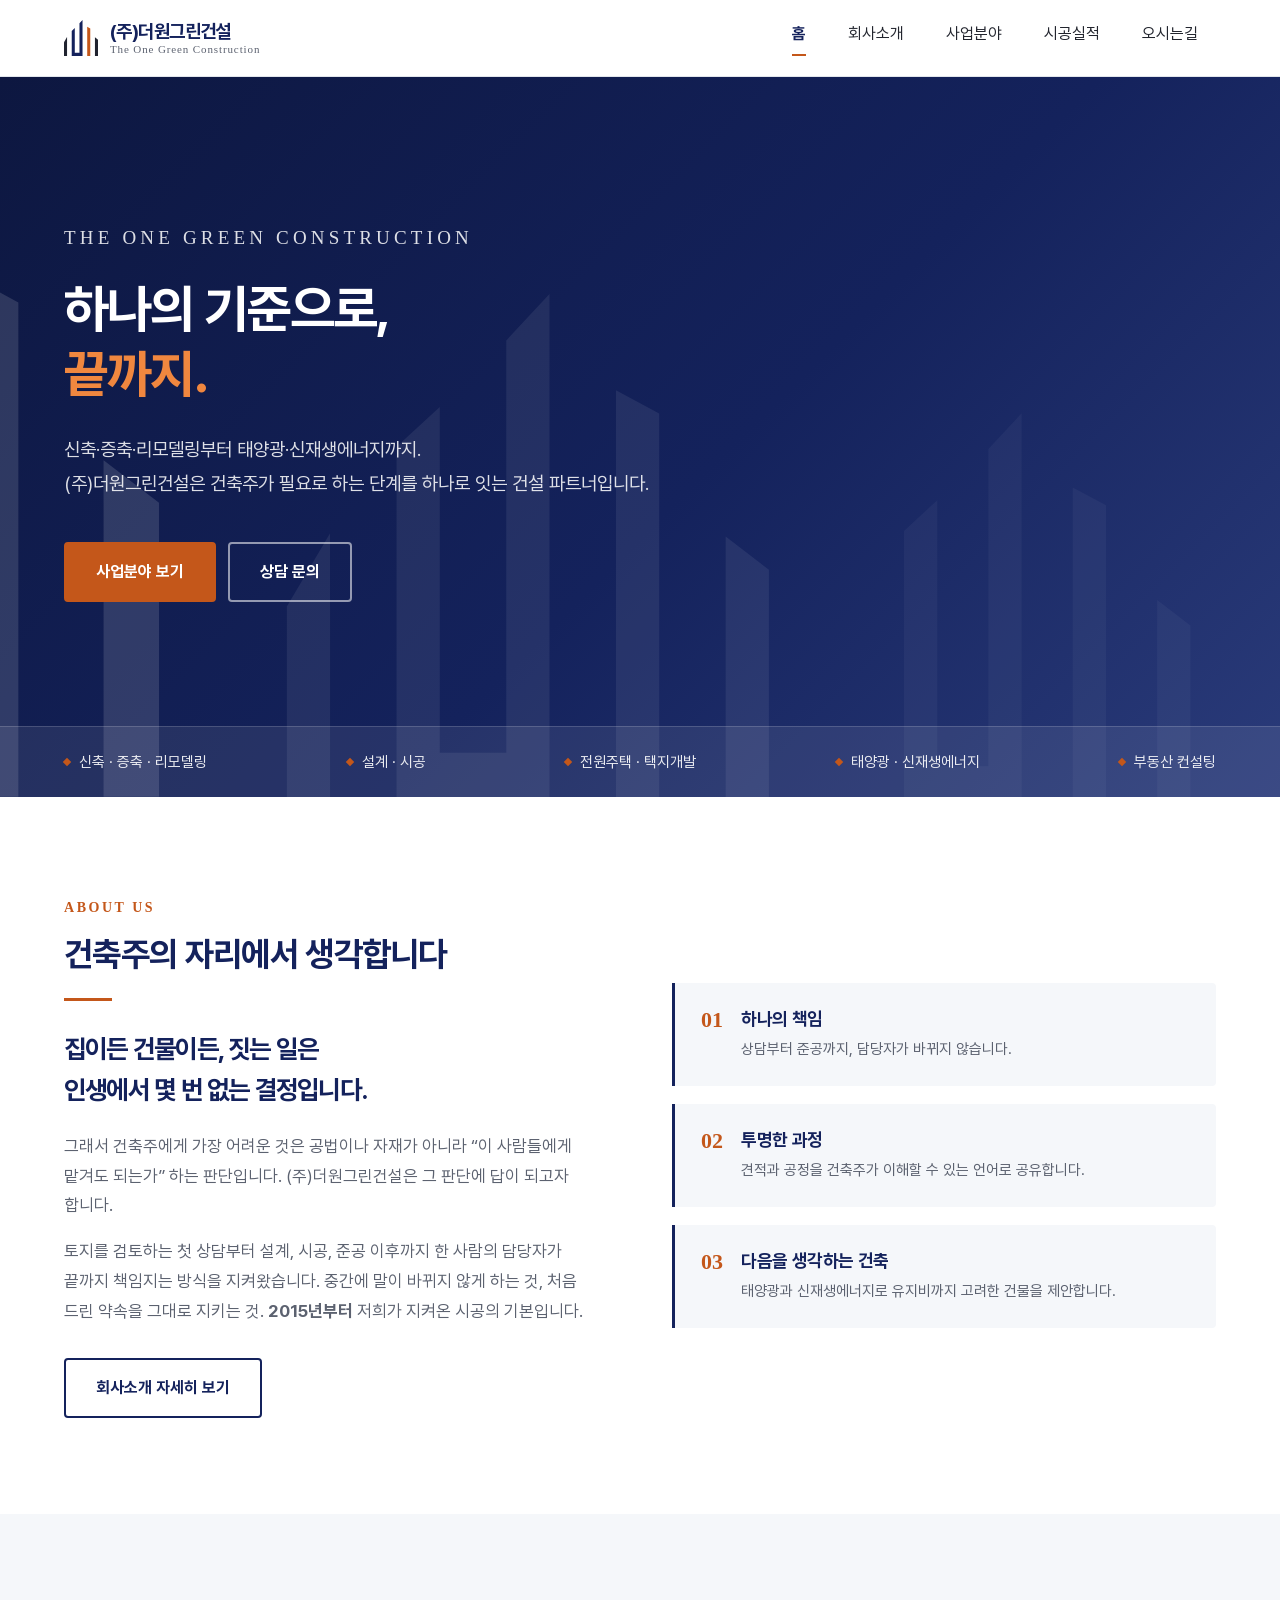
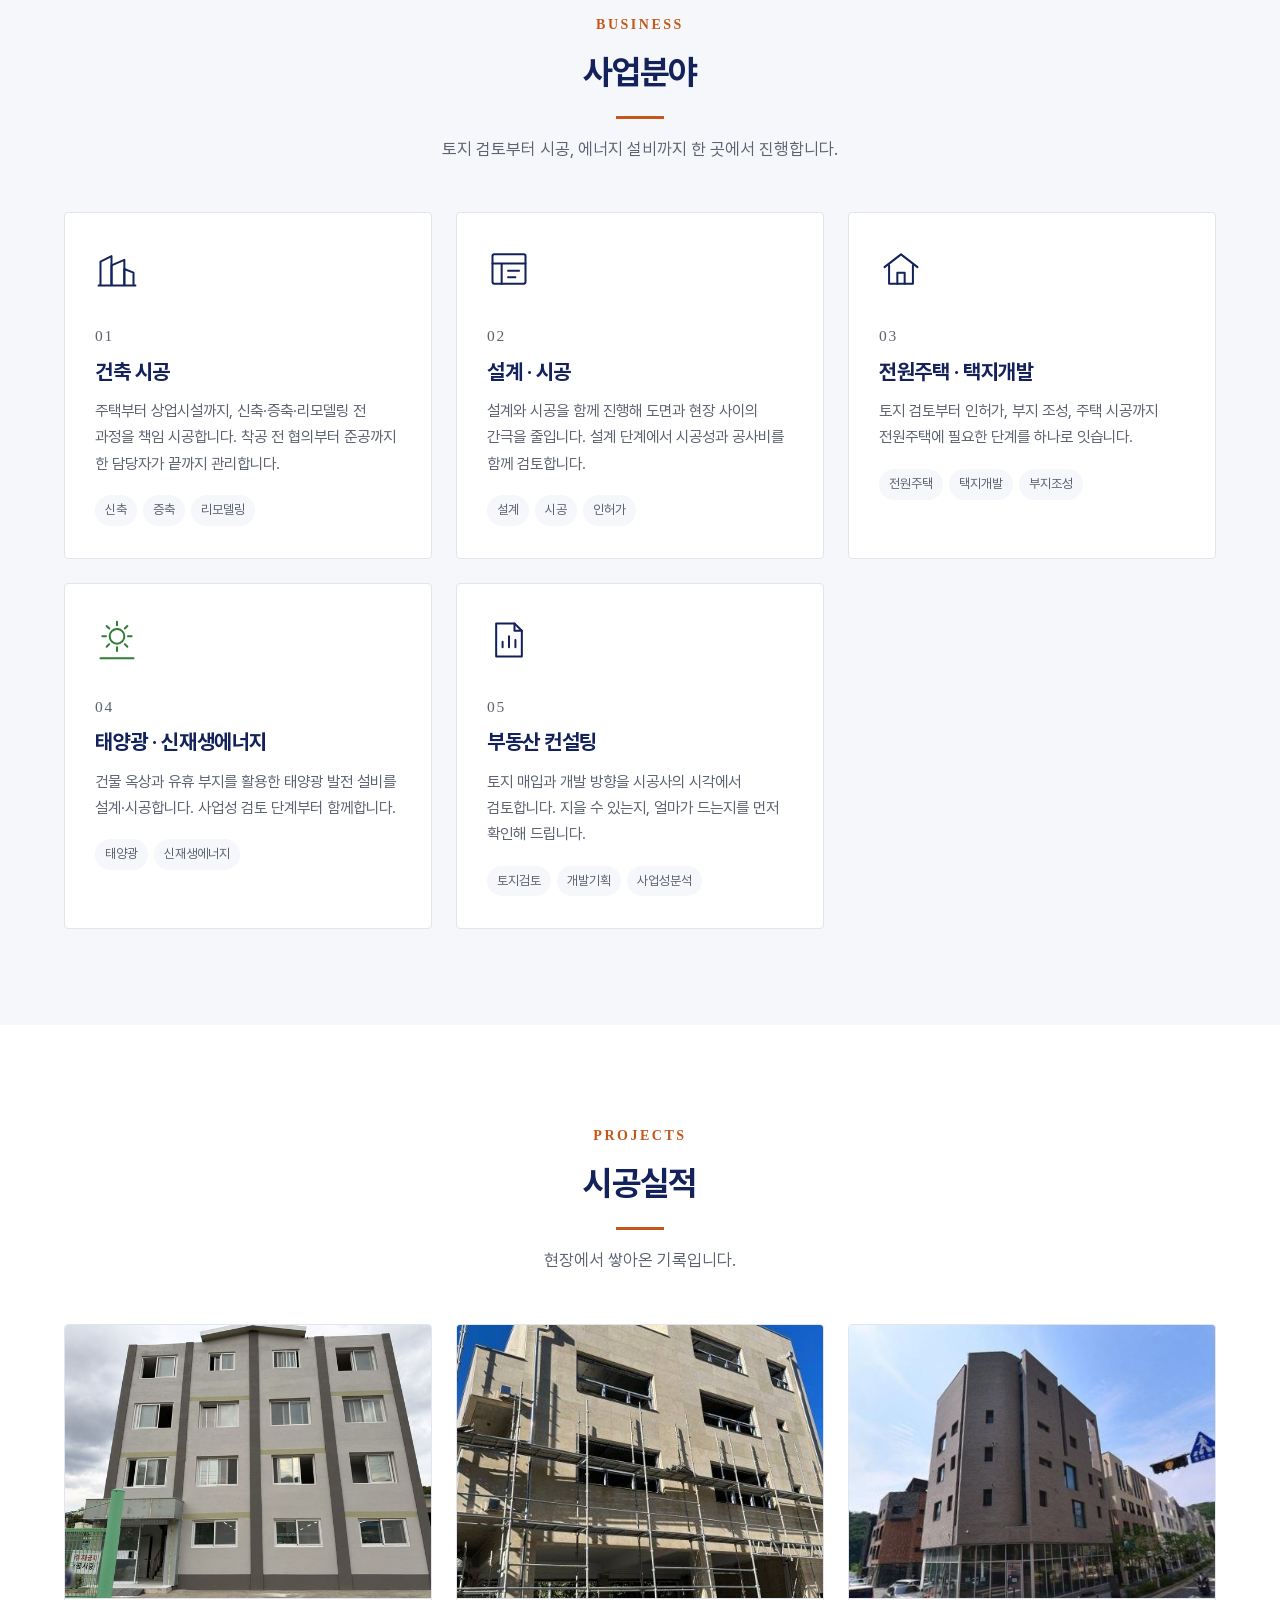
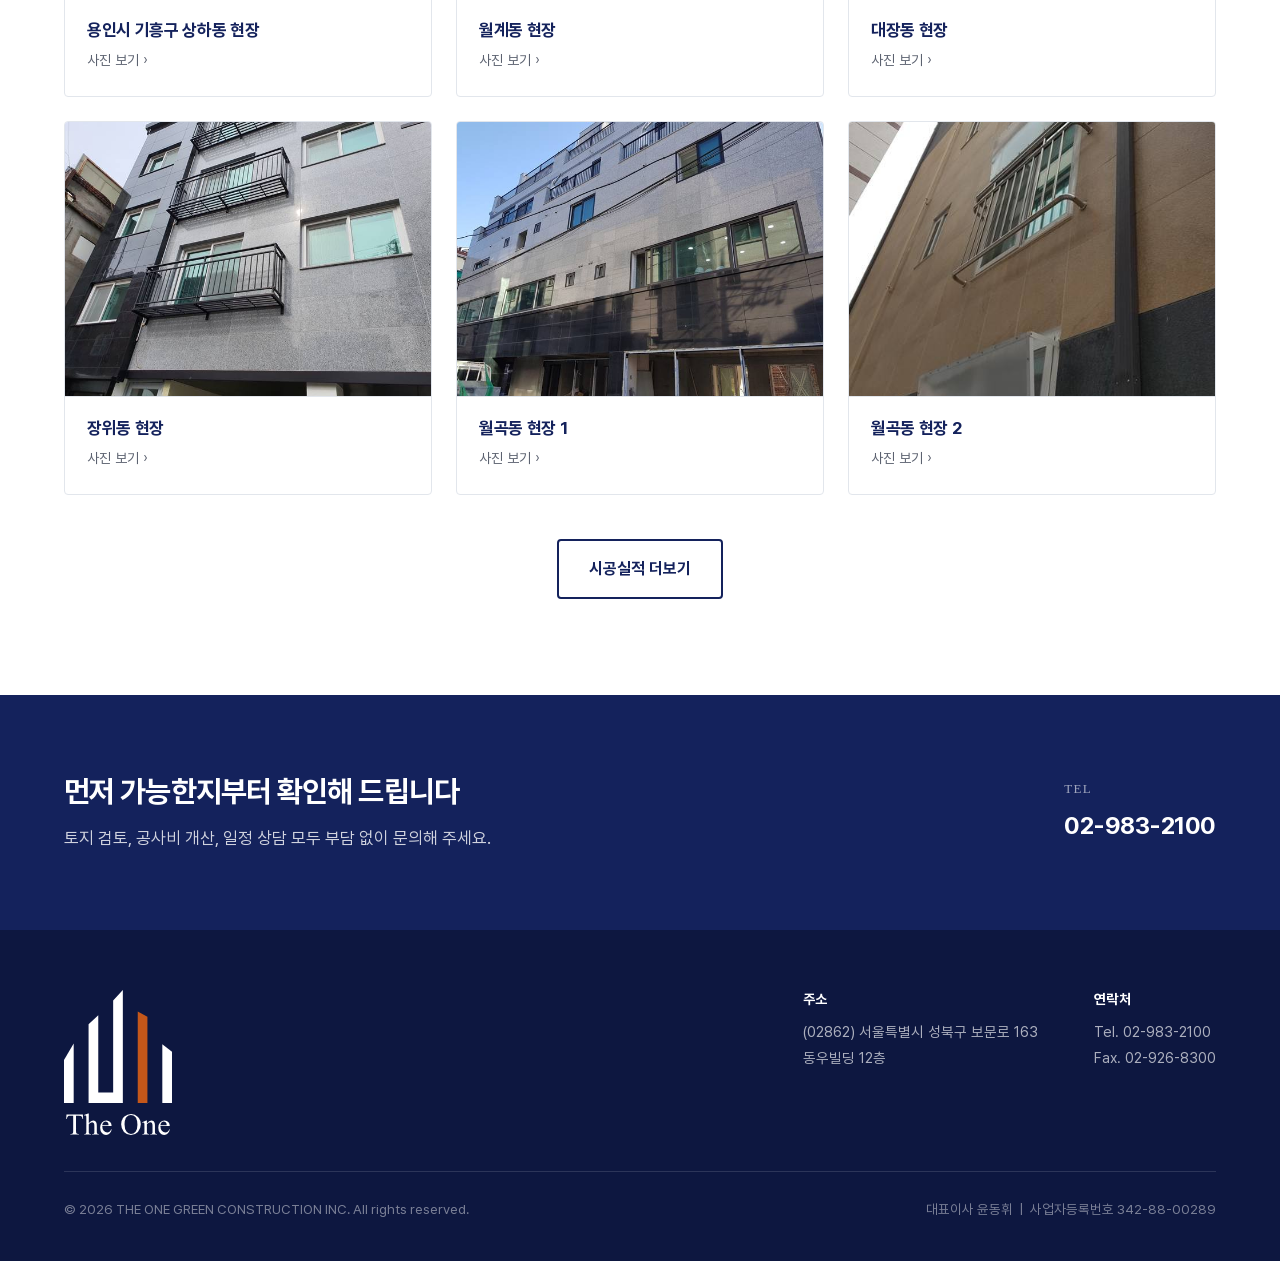
==== docs/index.html @ 5cef319c "(주)더원그린건설 홈페이지 GitHub Pages 배포용 (docs/). 예전 기록은 개인정보 정리를 위해 하나로 합쳤습니다.  Co-Authored-By: Claude Opus " ====
<!DOCTYPE html>
<html lang="ko">
<head>
<meta charset="UTF-8">
<meta name="viewport" content="width=device-width, initial-scale=1">
<title>(주)더원그린건설 | 신축·증축·리모델링부터 태양광까지</title>
<meta name="description" content="2015년부터 이어온 (주)더원그린건설. 신축·증축·리모델링, 설계·시공, 전원주택·택지개발, 태양광·신재생에너지, 부동산 컨설팅을 수행하는 건설 파트너입니다.">
<link rel="icon" href="favicon.ico">
<link rel="apple-touch-icon" href="apple-touch-icon.png">
<link rel="stylesheet" href="css/style.css">
</head>
<body>

<a class="skip-link" href="#main">본문 바로가기</a>

<!-- ===================== 헤더 (5개 페이지 공통) ===================== -->
<header class="site-header">
  <div class="container header-inner">
    <a class="logo" href="index.html">
      <img class="logo-mark" src="images/logo/logo-symbol.svg" alt="">
      <span class="logo-text">
        <strong>(주)더원그린건설</strong>
        <em>The One Green Construction</em>
      </span>
    </a>

    <button class="nav-toggle" type="button" aria-expanded="false" aria-controls="gnb" aria-label="메뉴 열기">
      <span></span><span></span><span></span>
    </button>

    <nav class="gnb" id="gnb">
      <ul>
        <li><a href="index.html" class="active">홈</a></li>
        <li><a href="about.html">회사소개</a></li>
        <li><a href="business.html">사업분야</a></li>
        <li><a href="projects.html">시공실적</a></li>
        <li><a href="contact.html">오시는길</a></li>
      </ul>
    </nav>
  </div>
</header>

<main id="main">

  <!-- ===================== 히어로 ===================== -->
  <section class="hero">
    <!-- 로고 심볼을 키운 배경 무늬 -->
    <svg class="hero-deco" viewBox="0 0 420 152" fill="#fff" aria-hidden="true">
      <path d="M0,94 L13,72 L13,152 L0,152 Z"/>
      <path d="M33,46 L46,34 L46,138 L66,138 L66,14 L79,0 L79,152 L33,152 Z"/>
      <path d="M99,29 L112,36 L112,152 L99,152 Z"/>
      <path d="M132,73 L145,83 L145,152 L132,152 Z"/>
      <g opacity=".55" transform="translate(175 34) scale(.78)">
        <path d="M0,94 L13,72 L13,152 L0,152 Z"/>
        <path d="M33,46 L46,34 L46,138 L66,138 L66,14 L79,0 L79,152 L33,152 Z"/>
        <path d="M99,29 L112,36 L112,152 L99,152 Z"/>
        <path d="M132,73 L145,83 L145,152 L132,152 Z"/>
      </g>
      <g opacity=".3" transform="translate(300 62) scale(.6)">
        <path d="M33,46 L46,34 L46,138 L66,138 L66,14 L79,0 L79,152 L33,152 Z"/>
        <path d="M99,29 L112,36 L112,152 L99,152 Z"/>
        <path d="M132,73 L145,83 L145,152 L132,152 Z"/>
      </g>
    </svg>

    <div class="container">
      <div class="hero-inner">
        <p class="hero-eyebrow">The One Green Construction</p>
        <h1>하나의 기준으로,<br><span class="accent">끝까지.</span></h1>
        <p>
          신축·증축·리모델링부터 태양광·신재생에너지까지.<br>
          (주)더원그린건설은 건축주가 필요로 하는 단계를 하나로 잇는 건설 파트너입니다.
        </p>
        <div class="hero-actions">
          <a class="btn btn--primary" href="business.html">사업분야 보기</a>
          <a class="btn btn--ghost" href="contact.html">상담 문의</a>
        </div>
      </div>
    </div>

    <div class="hero-strip">
      <div class="container">
        <ul>
          <li>신축 · 증축 · 리모델링</li>
          <li>설계 · 시공</li>
          <li>전원주택 · 택지개발</li>
          <li>태양광 · 신재생에너지</li>
          <li>부동산 컨설팅</li>
        </ul>
      </div>
    </div>
  </section>

  <!-- ===================== 회사 소개 요약 ===================== -->
  <section class="section">
    <div class="container intro-grid">
      <div>
        <p class="eyebrow">About us</p>
        <h2 class="section-title">건축주의 자리에서 생각합니다</h2>
        <div class="rule"></div>

        <p class="intro-lead" style="margin-top:28px">
          집이든 건물이든, 짓는 일은<br>인생에서 몇 번 없는 결정입니다.
        </p>
        <p class="intro-body">
          그래서 건축주에게 가장 어려운 것은 공법이나 자재가 아니라
          “이 사람들에게 맡겨도 되는가” 하는 판단입니다.
          (주)더원그린건설은 그 판단에 답이 되고자 합니다.
        </p>
        <p class="intro-body">
          토지를 검토하는 첫 상담부터 설계, 시공, 준공 이후까지
          한 사람의 담당자가 끝까지 책임지는 방식을 지켜왔습니다.
          중간에 말이 바뀌지 않게 하는 것, 처음 드린 약속을 그대로 지키는 것.
          <strong>2015년부터</strong> 저희가 지켜온 시공의 기본입니다.
        </p>
        <p style="margin-top:32px">
          <a class="btn btn--outline" href="about.html">회사소개 자세히 보기</a>
        </p>
      </div>

      <div class="values">
        <div class="value">
          <div class="value-no">01</div>
          <div>
            <h3>하나의 책임</h3>
            <p>상담부터 준공까지, 담당자가 바뀌지 않습니다.</p>
          </div>
        </div>
        <div class="value">
          <div class="value-no">02</div>
          <div>
            <h3>투명한 과정</h3>
            <p>견적과 공정을 건축주가 이해할 수 있는 언어로 공유합니다.</p>
          </div>
        </div>
        <div class="value">
          <div class="value-no">03</div>
          <div>
            <h3>다음을 생각하는 건축</h3>
            <p>태양광과 신재생에너지로 유지비까지 고려한 건물을 제안합니다.</p>
          </div>
        </div>
      </div>
    </div>
  </section>

  <!-- ===================== 사업분야 ===================== -->
  <section class="section section--soft">
    <div class="container">
      <div class="section-head section-head--center">
        <p class="eyebrow">Business</p>
        <h2 class="section-title">사업분야</h2>
        <div class="rule"></div>
        <p class="section-desc">토지 검토부터 시공, 에너지 설비까지 한 곳에서 진행합니다.</p>
      </div>

      <div class="biz-grid">

        <article class="biz-card">
          <svg class="biz-icon" viewBox="0 0 48 48" fill="none" stroke="currentColor" stroke-width="2.2" stroke-linejoin="round" aria-hidden="true">
            <path d="M6 42V16l12-6v32"/><path d="M18 42V20l14-6v28"/><path d="M32 42V24l10 4v14"/>
            <path d="M3 42h42"/>
          </svg>
          <p class="biz-no">01</p>
          <h3>건축 시공</h3>
          <p>주택부터 상업시설까지, 신축·증축·리모델링 전 과정을 책임 시공합니다. 착공 전 협의부터 준공까지 한 담당자가 끝까지 관리합니다.</p>
          <div class="biz-tags"><span>신축</span><span>증축</span><span>리모델링</span></div>
        </article>

        <article class="biz-card">
          <svg class="biz-icon" viewBox="0 0 48 48" fill="none" stroke="currentColor" stroke-width="2.2" stroke-linecap="round" stroke-linejoin="round" aria-hidden="true">
            <rect x="6" y="8" width="36" height="32" rx="2"/>
            <path d="M6 18h36M16 18v22"/><path d="M23 26h12M23 33h8"/>
          </svg>
          <p class="biz-no">02</p>
          <h3>설계 · 시공</h3>
          <p>설계와 시공을 함께 진행해 도면과 현장 사이의 간극을 줄입니다. 설계 단계에서 시공성과 공사비를 함께 검토합니다.</p>
          <div class="biz-tags"><span>설계</span><span>시공</span><span>인허가</span></div>
        </article>

        <article class="biz-card">
          <svg class="biz-icon" viewBox="0 0 48 48" fill="none" stroke="currentColor" stroke-width="2.2" stroke-linecap="round" stroke-linejoin="round" aria-hidden="true">
            <path d="M6 22 24 8l18 14"/><path d="M11 20v20h26V20"/>
            <path d="M20 40V28h8v12"/>
          </svg>
          <p class="biz-no">03</p>
          <h3>전원주택 · 택지개발</h3>
          <p>토지 검토부터 인허가, 부지 조성, 주택 시공까지 전원주택에 필요한 단계를 하나로 잇습니다.</p>
          <div class="biz-tags"><span>전원주택</span><span>택지개발</span><span>부지조성</span></div>
        </article>

        <article class="biz-card biz-card--energy">
          <svg class="biz-icon" viewBox="0 0 48 48" fill="none" stroke="currentColor" stroke-width="2.2" stroke-linecap="round" stroke-linejoin="round" aria-hidden="true">
            <circle cx="24" cy="20" r="8"/>
            <path d="M24 4v4M24 32v4M8 20h4M36 20h4M12.7 8.7l2.8 2.8M32.5 28.5l2.8 2.8M35.3 8.7l-2.8 2.8M15.5 28.5l-2.8 2.8"/>
            <path d="M6 44h36"/>
          </svg>
          <p class="biz-no">04</p>
          <h3>태양광 · 신재생에너지</h3>
          <p>건물 옥상과 유휴 부지를 활용한 태양광 발전 설비를 설계·시공합니다. 사업성 검토 단계부터 함께합니다.</p>
          <div class="biz-tags"><span>태양광</span><span>신재생에너지</span></div>
        </article>

        <article class="biz-card">
          <svg class="biz-icon" viewBox="0 0 48 48" fill="none" stroke="currentColor" stroke-width="2.2" stroke-linecap="round" stroke-linejoin="round" aria-hidden="true">
            <path d="M10 6h20l8 8v28H10z"/><path d="M30 6v8h8"/>
            <path d="M17 32v-6M24 32v-12M31 32v-8"/>
          </svg>
          <p class="biz-no">05</p>
          <h3>부동산 컨설팅</h3>
          <p>토지 매입과 개발 방향을 시공사의 시각에서 검토합니다. 지을 수 있는지, 얼마가 드는지를 먼저 확인해 드립니다.</p>
          <div class="biz-tags"><span>토지검토</span><span>개발기획</span><span>사업성분석</span></div>
        </article>

      </div>
    </div>
  </section>

  <!-- ===================== 시공실적 ===================== -->
  <section class="section">
    <div class="container">
      <div class="section-head section-head--center">
        <p class="eyebrow">Projects</p>
        <h2 class="section-title">시공실적</h2>
        <div class="rule"></div>
        <p class="section-desc">현장에서 쌓아온 기록입니다.</p>
      </div>

      <div class="proj-grid">
        <a class="proj-card" href="projects.html">
          <img src="images/projects/yongin-after-01-t.jpg" alt="용인시 기흥구 상하동 현장 공사 후 건물 정면"
               loading="lazy" decoding="async">
          <div class="proj-body">
            <h3>용인시 기흥구 상하동 현장</h3>
            <p class="proj-meta">사진 보기 &rsaquo;</p>
          </div>
        </a>

        <a class="proj-card" href="projects.html">
          <img src="images/projects/wolgye-04-t.jpg" alt="월계동 현장 시공 사진"
               loading="lazy" decoding="async">
          <div class="proj-body">
            <h3>월계동 현장</h3>
            <p class="proj-meta">사진 보기 &rsaquo;</p>
          </div>
        </a>

        <a class="proj-card" href="projects.html">
          <img src="images/projects/daejang-03-t.jpg" alt="대장동 현장 시공 사진"
               loading="lazy" decoding="async">
          <div class="proj-body">
            <h3>대장동 현장</h3>
            <p class="proj-meta">사진 보기 &rsaquo;</p>
          </div>
        </a>

        <a class="proj-card" href="projects.html">
          <img src="images/projects/jangwi-12-t.jpg" alt="장위동 현장 시공 사진"
               loading="lazy" decoding="async">
          <div class="proj-body">
            <h3>장위동 현장</h3>
            <p class="proj-meta">사진 보기 &rsaquo;</p>
          </div>
        </a>

        <a class="proj-card" href="projects.html">
          <img src="images/projects/wolgok-06-t.jpg" alt="월곡동 현장 1 시공 사진"
               loading="lazy" decoding="async">
          <div class="proj-body">
            <h3>월곡동 현장 1</h3>
            <p class="proj-meta">사진 보기 &rsaquo;</p>
          </div>
        </a>

        <a class="proj-card" href="projects.html">
          <img src="images/projects/wolgok2-10-t.jpg" alt="월곡동 현장 2 시공 사진"
               loading="lazy" decoding="async">
          <div class="proj-body">
            <h3>월곡동 현장 2</h3>
            <p class="proj-meta">사진 보기 &rsaquo;</p>
          </div>
        </a>
      </div>

      <p class="more-wrap">
        <a class="btn btn--outline" href="projects.html">시공실적 더보기</a>
      </p>
    </div>
  </section>

  <!-- ===================== 문의 안내 ===================== -->
  <section class="cta">
    <div class="container cta-inner">
      <div>
        <h2>먼저 가능한지부터 확인해 드립니다</h2>
        <p>토지 검토, 공사비 개산, 일정 상담 모두 부담 없이 문의해 주세요.</p>
      </div>
      <div class="cta-contact">
        <div class="cta-item">
          <span>Tel</span>
          <strong><a href="tel:0299832100">02-983-2100</a></strong>
        </div>
      </div>
    </div>
  </section>

</main>

<!-- ===================== 푸터 (5개 페이지 공통) ===================== -->
<footer class="site-footer">
  <div class="container">
    <div class="footer-top">
      <div class="footer-logo">
        <img src="images/logo/logo-full-white.svg" alt="(주)더원그린건설">
      </div>

      <div class="footer-offices">
        <div>
          <h3>주소</h3>
          <p>
            (02862) 서울특별시 성북구 보문로 163<br>
            동우빌딩 12층
          </p>
        </div>
        <div>
          <h3>연락처</h3>
          <p>
            Tel. <a href="tel:0299832100">02-983-2100</a><br>
            Fax. 02-926-8300
          </p>
        </div>
      </div>
    </div>

    <div class="footer-bottom">
      <p>&copy; 2026 THE ONE GREEN CONSTRUCTION INC. All rights reserved.</p>
      <!-- 법인등록번호는 공개하지 않습니다. 사업자등록번호까지만 표기. -->
      <p>대표이사 윤동휘 &nbsp;|&nbsp; 사업자등록번호 342-88-00289</p>
    </div>
  </div>
</footer>

<script src="js/main.js"></script>
</body>
</html>
---- docs/css/style.css ----
@charset "UTF-8";

/* =========================================================================
   (주)더원그린건설 홈페이지 공통 스타일
   - 색상·글꼴·간격은 아래 :root 에서 한 번에 관리합니다.
     여기 값만 바꾸면 5개 페이지 전체가 같이 바뀝니다.
   ========================================================================= */

/* -------------------------------------------------------------------------
   웹폰트 : 프리텐다드 (Pretendard) v1.3.9
   제작 : 길형진 (orioncactus)  https://github.com/orioncactus/pretendard
   라이선스 : SIL Open Font License 1.1  (전문은 fonts/OFL.txt)
     - 상업적 사용·웹 배포 허용. 원본을 수정 없이 그대로 사용합니다.
     - 'Pretendard'는 예약 폰트명이므로 파일을 편집하지 마세요.
   굵기는 400(본문)·700(제목) 두 가지만 사용합니다. 용량을 줄이기 위함이며,
   font-weight:500 은 브라우저가 자동으로 400 으로 표시합니다.
   ------------------------------------------------------------------------- */
@font-face {
  font-family: "Pretendard";
  font-style: normal;
  font-weight: 400;
  font-display: swap;   /* 폰트 받는 동안 기본 글꼴로 먼저 보여줌 (글자 안 사라짐) */
  src: url("../fonts/Pretendard-Regular.woff2") format("woff2");
}
@font-face {
  font-family: "Pretendard";
  font-style: normal;
  font-weight: 700;
  font-display: swap;
  src: url("../fonts/Pretendard-Bold.woff2") format("woff2");
}

:root {
  /* --- 브랜드 색상 (명함 로고 실측값) --- */
  --navy:        #14225C;   /* 메인 */
  --navy-dark:   #0D1740;   /* 푸터·짙은 배경 */
  --navy-light:  #2A3B7A;   /* 그라데이션·보조 */
  --orange:      #C4571A;   /* 포인트 — 좁은 면적에만 */
  --charcoal:    #20232F;
  --green:       #2E7D32;   /* 태양광·신재생에너지 전용 */

  /* --- 글자·배경 --- */
  --text:        #22252E;
  --text-muted:  #5C6270;
  --line:        #E2E6EC;
  --bg:          #FFFFFF;
  --bg-soft:     #F5F7FA;

  /* --- 레이아웃 --- */
  --max:         1200px;
  --radius:      4px;
  --header-h:    76px;

  /* 프리텐다드가 안 받아졌을 때를 대비해 기기 기본 글꼴을 뒤에 둡니다 */
  --font: "Pretendard", "Apple SD Gothic Neo", "Malgun Gothic", "맑은 고딕",
          -apple-system, BlinkMacSystemFont, "Segoe UI", sans-serif;
  --font-en: "Times New Roman", Times, serif;   /* 로고와 같은 세리프 */
}

/* ===== 기본 초기화 ===== */
*, *::before, *::after { box-sizing: border-box; }

html { scroll-behavior: smooth; }

body {
  margin: 0;
  font-family: var(--font);
  font-size: 16px;
  line-height: 1.75;
  color: var(--text);
  background: var(--bg);
  word-break: keep-all;      /* 한글 단어 중간에서 줄바꿈 방지 */
  -webkit-text-size-adjust: 100%;
}

img { max-width: 100%; height: auto; display: block; }
a   { color: inherit; text-decoration: none; }
ul, ol { margin: 0; padding: 0; list-style: none; }

h1, h2, h3, h4 { margin: 0; line-height: 1.35; font-weight: 700; letter-spacing: -0.02em; }
p { margin: 0; }

/* 키보드 사용자를 위한 '본문 바로가기' */
.skip-link {
  position: absolute; left: -9999px; top: 0; z-index: 200;
  padding: 12px 20px; background: var(--navy); color: #fff;
}
.skip-link:focus { left: 0; }

:focus-visible { outline: 3px solid var(--orange); outline-offset: 2px; }

/* ===== 공통 레이아웃 ===== */
.container { width: 100%; max-width: var(--max); margin: 0 auto; padding: 0 24px; }

.section       { padding: 96px 0; }
.section--soft { background: var(--bg-soft); }

/* 섹션 머리말 */
.section-head { margin-bottom: 48px; }
.section-head--center { text-align: center; }

.eyebrow {
  display: inline-block;
  font-family: var(--font-en);
  font-size: 14px; letter-spacing: 0.18em; text-transform: uppercase;
  color: var(--orange); font-weight: 700;
  margin-bottom: 12px;
}
.section-title { font-size: 34px; color: var(--navy); }
.section-desc  { margin-top: 16px; color: var(--text-muted); font-size: 17px; }

/* 제목 아래 짧은 강조선 */
.rule { width: 48px; height: 3px; background: var(--orange); margin-top: 20px; }
.section-head--center .rule { margin-left: auto; margin-right: auto; }

/* ===== 버튼 ===== */
.btn {
  display: inline-flex; align-items: center; gap: 8px;
  padding: 14px 30px; border-radius: var(--radius);
  font-size: 16px; font-weight: 700; border: 2px solid transparent;
  transition: background-color .18s, color .18s, border-color .18s;
  cursor: pointer;
}
.btn--primary { background: var(--orange); color: #fff; border-color: var(--orange); }
.btn--primary:hover { background: #A8470F; border-color: #A8470F; }

.btn--ghost { color: #fff; border-color: rgba(255,255,255,.55); }
.btn--ghost:hover { background: rgba(255,255,255,.12); border-color: #fff; }

.btn--outline { color: var(--navy); border-color: var(--navy); }
.btn--outline:hover { background: var(--navy); color: #fff; }

/* =========================================================================
   헤더 — 5개 페이지 모두 동일. 하나를 고치면 나머지도 같이 고칩니다.
   ========================================================================= */
.site-header {
  position: sticky; top: 0; z-index: 100;
  background: rgba(255,255,255,.96);
  backdrop-filter: blur(6px);
  border-bottom: 1px solid var(--line);
}
.header-inner {
  height: var(--header-h);
  display: flex; align-items: center; justify-content: space-between;
}

.logo { display: flex; align-items: center; gap: 12px; }
.logo-mark { width: 34px; height: auto; }
.logo-text { display: flex; flex-direction: column; line-height: 1.15; }
.logo-text strong { font-size: 19px; color: var(--navy); letter-spacing: -0.03em; }
.logo-text em {
  font-family: var(--font-en); font-style: normal;
  font-size: 11px; letter-spacing: 0.08em; color: var(--text-muted);
}

.gnb ul { display: flex; gap: 6px; }
.gnb a {
  display: block; padding: 10px 18px;
  font-size: 16px; font-weight: 500; color: var(--text);
  border-radius: var(--radius);
  transition: color .18s, background-color .18s;
}
.gnb a:hover { color: var(--navy); background: var(--bg-soft); }
.gnb a.active { color: var(--navy); font-weight: 700; }
.gnb a.active::after {
  content: ""; display: block; height: 2px; margin-top: 6px;
  background: var(--orange);
}

/* 모바일 햄버거 버튼 (PC에서는 숨김) */
.nav-toggle {
  display: none; width: 44px; height: 44px; padding: 0;
  background: none; border: 0; cursor: pointer;
}
.nav-toggle span {
  display: block; width: 24px; height: 2px; margin: 5px auto;
  background: var(--navy); transition: transform .25s, opacity .2s;
}
.nav-toggle[aria-expanded="true"] span:nth-child(1) { transform: translateY(7px) rotate(45deg); }
.nav-toggle[aria-expanded="true"] span:nth-child(2) { opacity: 0; }
.nav-toggle[aria-expanded="true"] span:nth-child(3) { transform: translateY(-7px) rotate(-45deg); }

/* =========================================================================
   히어로 (메인 페이지 상단)
   ========================================================================= */
.hero {
  position: relative; overflow: hidden;
  background: linear-gradient(135deg, var(--navy-dark) 0%, var(--navy) 55%, var(--navy-light) 100%);
  color: #fff;
}
/* 로고 모티프를 반복한 배경 무늬 */
.hero-deco {
  position: absolute; right: -4%; bottom: 0; height: 90%;
  opacity: .13; pointer-events: none;
}
.hero-inner {
  position: relative; z-index: 1;
  padding: 118px 0 124px;
  max-width: 760px;
}
.hero-eyebrow {
  font-family: var(--font-en);
  font-size: 14px; letter-spacing: .22em; text-transform: uppercase;
  color: rgba(255,255,255,.72); margin-bottom: 22px;
}
.hero h1 { font-size: 52px; line-height: 1.25; letter-spacing: -0.035em; }
.hero h1 .accent { color: #F0873F; }
.hero p {
  margin-top: 26px; font-size: 19px; line-height: 1.8;
  color: rgba(255,255,255,.86);
}
.hero-actions { margin-top: 40px; display: flex; gap: 12px; flex-wrap: wrap; }

/* 히어로 하단에 걸친 사업분야 요약 띠 */
.hero-strip {
  position: relative; z-index: 1;
  background: rgba(255,255,255,.08);
  border-top: 1px solid rgba(255,255,255,.16);
}
.hero-strip ul {
  display: flex; flex-wrap: wrap;
  justify-content: space-between; gap: 4px 24px;
  padding: 22px 0;
}
.hero-strip li {
  font-size: 15px; font-weight: 500; color: rgba(255,255,255,.9);
  display: flex; align-items: center; gap: 9px;
}
.hero-strip li::before {
  content: ""; width: 6px; height: 6px; flex: none;
  background: var(--orange); transform: rotate(45deg);
}

/* =========================================================================
   서브페이지 상단 배너 (회사소개·사업분야·시공실적·오시는길 공통)
   ========================================================================= */
.page-hero {
  position: relative; overflow: hidden;
  background: linear-gradient(120deg, var(--navy-dark) 0%, var(--navy) 70%, var(--navy-light) 100%);
  color: #fff;
}
.page-hero .hero-deco { height: 100%; right: -2%; opacity: .11; }
/* 위아래 여백만 지정합니다. (padding: 72px 0 … 으로 쓰면 .container 의 좌우 여백이 0이 되어
   태블릿·모바일에서 글자가 화면 끝에 붙어 잘립니다) */
.page-hero-inner { position: relative; z-index: 1; padding-top: 72px; padding-bottom: 76px; }
.page-hero .eyebrow { color: rgba(255,255,255,.7); }
.page-hero h1 { font-size: 40px; letter-spacing: -0.035em; }
.page-hero p { margin-top: 16px; font-size: 17px; color: rgba(255,255,255,.82); }

/* 현재 위치 표시 */
.breadcrumb { font-size: 14px; color: rgba(255,255,255,.6); margin-bottom: 14px; }
.breadcrumb a:hover { color: #fff; text-decoration: underline; }
.breadcrumb span { margin: 0 8px; }

/* =========================================================================
   회사 개요 표 (회사소개 페이지)
   ========================================================================= */
.info-table { width: 100%; border-collapse: collapse; border-top: 2px solid var(--navy); }
.info-table th, .info-table td {
  padding: 18px 20px; text-align: left; font-size: 16px;
  border-bottom: 1px solid var(--line); vertical-align: top;
}
.info-table th {
  width: 200px; background: var(--bg-soft);
  color: var(--navy); font-weight: 700;
}

/* 인사말 */
.greeting { max-width: 820px; }
.greeting p { margin-top: 20px; color: var(--text-muted); font-size: 17px; }
.greeting p.lead {
  color: var(--navy); font-size: 24px; font-weight: 700;
  line-height: 1.55; letter-spacing: -0.03em; margin-top: 0;
}
.sign { margin-top: 36px; font-size: 17px; color: var(--text); }
.sign strong { font-size: 20px; margin-left: 8px; letter-spacing: 0.06em; }

/* =========================================================================
   사업분야 상세 (사업분야 페이지)
   ========================================================================= */
.biz-detail { display: grid; grid-template-columns: 88px 1fr; gap: 32px; padding: 44px 0; border-bottom: 1px solid var(--line); }
.biz-detail:last-child { border-bottom: 0; }
.biz-detail-num {
  font-family: var(--font-en); font-size: 44px; font-weight: 700;
  color: var(--line); line-height: 1;
}
.biz-detail h2 { font-size: 26px; color: var(--navy); }
.biz-detail .sub { margin-top: 6px; font-size: 15px; color: var(--orange); font-weight: 700; }
.biz-detail > div > p { margin-top: 16px; color: var(--text-muted); font-size: 16.5px; }
.biz-detail ul.checks { margin-top: 20px; display: grid; grid-template-columns: repeat(2, 1fr); gap: 10px 24px; }
.biz-detail ul.checks li { position: relative; padding-left: 22px; font-size: 15.5px; }
.biz-detail ul.checks li::before {
  content: ""; position: absolute; left: 0; top: 10px;
  width: 7px; height: 7px; background: var(--navy); transform: rotate(45deg);
}
.biz-detail--energy .biz-detail h2, .biz-detail--energy h2 { color: var(--green); }
.biz-detail--energy ul.checks li::before { background: var(--green); }

/* =========================================================================
   시공실적 갤러리
   ========================================================================= */
.site-block { padding: 56px 0; border-bottom: 1px solid var(--line); }
.site-block:first-of-type { padding-top: 0; }
.site-block:last-of-type { border-bottom: 0; }

.site-head {
  display: flex; align-items: baseline; gap: 16px;
  flex-wrap: wrap; margin-bottom: 26px;
}
.site-head h2 { font-size: 26px; color: var(--navy); }
.site-head .count {
  font-size: 14px; color: var(--text-muted);
  padding: 3px 12px; background: var(--bg-soft); border-radius: 100px;
}

.gallery { display: grid; grid-template-columns: repeat(4, 1fr); gap: 12px; }
.gallery button {
  padding: 0; border: 0; background: var(--bg-soft); cursor: zoom-in;
  border-radius: var(--radius); overflow: hidden; display: block;
  aspect-ratio: 4 / 3;
}
.gallery img {
  width: 100%; height: 100%; object-fit: cover;
  transition: transform .35s ease, opacity .2s;
}
.gallery button:hover img { transform: scale(1.05); }

/* 공사 전 / 공사 중 / 공사 후 단계 구분 제목 */
.stage-label {
  display: flex; align-items: center; gap: 10px;
  font-size: 17px; color: var(--navy);
  margin: 30px 0 14px; padding-left: 12px;
  border-left: 3px solid var(--orange);
}
.site-head + .stage-label { margin-top: 0; }
.stage-label span {
  font-size: 13px; font-weight: 400; color: var(--text-muted);
  letter-spacing: .04em;
}

/* 사진 확대 보기 */
.viewer {
  position: fixed; inset: 0; z-index: 300;
  background: rgba(10, 14, 30, .93);
  display: none; align-items: center; justify-content: center;
}
.viewer.is-open { display: flex; }
.viewer img {
  max-width: 92vw; max-height: 86vh;
  object-fit: contain; border-radius: 2px;
}
.viewer-close, .viewer-nav {
  position: absolute; background: rgba(255,255,255,.12); color: #fff;
  border: 0; cursor: pointer; border-radius: 50%;
  width: 48px; height: 48px; font-size: 22px; line-height: 1;
  display: flex; align-items: center; justify-content: center;
  transition: background-color .18s;
}
.viewer-close:hover, .viewer-nav:hover { background: rgba(255,255,255,.28); }
.viewer-close { top: 20px; right: 20px; }
.viewer-prev { left: 20px; top: 50%; transform: translateY(-50%); }
.viewer-next { right: 20px; top: 50%; transform: translateY(-50%); }
.viewer-count {
  position: absolute; bottom: 22px; left: 50%; transform: translateX(-50%);
  color: rgba(255,255,255,.75); font-size: 14px; letter-spacing: .05em;
}

/* =========================================================================
   오시는길 (연락처 카드 + 사무소)
   ========================================================================= */
/* 카드 개수가 바뀌어도 균등하게 채워지도록 auto-fit 사용 */
.contact-cards { display: grid; grid-template-columns: repeat(auto-fit, minmax(260px, 1fr)); gap: 24px; }
.contact-card {
  padding: 32px 28px; border: 1px solid var(--line); border-radius: var(--radius);
  text-align: center;
}
.contact-card svg { width: 34px; height: 34px; color: var(--navy); margin: 0 auto 16px; }
.contact-card h3 { font-size: 16px; color: var(--text-muted); font-weight: 500; }
.contact-card strong { display: block; margin-top: 8px; font-size: 21px; color: var(--navy); letter-spacing: -0.02em; }
.contact-card a:hover { text-decoration: underline; }
.contact-card .note { margin-top: 8px; font-size: 14px; color: var(--text-muted); }

.office { display: grid; grid-template-columns: repeat(auto-fit, minmax(320px, 1fr)); gap: 24px; }
.office-card { padding: 34px 32px; background: var(--bg-soft); border-radius: var(--radius); border-top: 3px solid var(--navy); }
.office-card h3 { font-size: 21px; color: var(--navy); }
.office-card .addr { margin-top: 14px; font-size: 16.5px; line-height: 1.7; }
.office-card .zip { color: var(--text-muted); }
.office-card .map-links { margin-top: 20px; display: flex; gap: 8px; flex-wrap: wrap; }
.office-card .map-links a {
  font-size: 14px; padding: 8px 16px; border: 1px solid var(--line);
  border-radius: var(--radius); background: #fff; color: var(--navy); font-weight: 500;
}
.office-card .map-links a:hover { border-color: var(--navy); background: var(--navy); color: #fff; }

/* =========================================================================
   회사 소개 요약
   ========================================================================= */
.intro-grid {
  display: grid; grid-template-columns: 1fr 1fr; gap: 64px; align-items: center;
}
.intro-lead {
  font-size: 26px; font-weight: 700; line-height: 1.55;
  color: var(--navy); letter-spacing: -0.03em;
}
.intro-body { margin-top: 22px; color: var(--text-muted); font-size: 17px; }
.intro-body + .intro-body { margin-top: 16px; }

/* 경영이념 3가지 */
.values { display: grid; gap: 18px; }
.value {
  display: flex; gap: 18px; align-items: flex-start;
  padding: 24px 26px; background: var(--bg-soft);
  border-left: 3px solid var(--navy); border-radius: 0 var(--radius) var(--radius) 0;
}
.value-no {
  font-family: var(--font-en); font-size: 22px; font-weight: 700;
  color: var(--orange); line-height: 1.2; flex: none;
}
.value h3 { font-size: 18px; color: var(--navy); }
.value p  { margin-top: 6px; font-size: 15px; color: var(--text-muted); line-height: 1.65; }

/* =========================================================================
   사업분야 카드
   ========================================================================= */
.biz-grid {
  display: grid; grid-template-columns: repeat(3, 1fr); gap: 24px;
}
.biz-card {
  display: flex; flex-direction: column;
  padding: 34px 30px 32px;
  background: #fff; border: 1px solid var(--line); border-radius: var(--radius);
  transition: border-color .2s, box-shadow .2s, transform .2s;
}
.biz-card:hover {
  border-color: var(--navy);
  box-shadow: 0 12px 28px rgba(20,34,92,.10);
  transform: translateY(-3px);
}
.biz-icon { width: 44px; height: 44px; margin-bottom: 20px; color: var(--navy); }
.biz-card--energy .biz-icon { color: var(--green); }
.biz-no {
  font-family: var(--font-en); font-size: 13px; letter-spacing: .12em;
  color: var(--text-muted); margin-bottom: 8px;
}
.biz-card h3 { font-size: 21px; color: var(--navy); }
.biz-card p  { margin-top: 12px; font-size: 15.5px; color: var(--text-muted); line-height: 1.7; }
.biz-tags { margin-top: 18px; display: flex; flex-wrap: wrap; gap: 6px; }
.biz-tags span {
  font-size: 13px; padding: 4px 10px; border-radius: 100px;
  background: var(--bg-soft); color: var(--text-muted);
}

/* =========================================================================
   시공실적 (사진 준비 전 자리표시)
   ========================================================================= */
/* 한 줄에 3개. 개수가 3의 배수가 아니어도 마지막 줄이 가운데 정렬됩니다. */
.proj-grid { display: flex; flex-wrap: wrap; gap: 24px; justify-content: center; }
.proj-grid > * { flex: 0 1 calc((100% - 48px) / 3); min-width: 260px; }

.more-wrap { margin-top: 44px; text-align: center; }

.proj-card {
  border: 1px solid var(--line); border-radius: var(--radius);
  overflow: hidden; background: #fff; display: block;
  transition: border-color .2s, box-shadow .2s, transform .2s;
}
a.proj-card:hover {
  border-color: var(--navy);
  box-shadow: 0 12px 28px rgba(20,34,92,.10);
  transform: translateY(-3px);
}
.proj-card > img {
  width: 100%; aspect-ratio: 4 / 3; object-fit: cover;
  border-bottom: 1px solid var(--line);
}
.proj-thumb {
  aspect-ratio: 4 / 3; background: var(--bg-soft);
  display: flex; flex-direction: column; align-items: center; justify-content: center;
  gap: 10px; color: #A9B0BE;
  border-bottom: 1px solid var(--line);
}
.proj-thumb svg { width: 42px; height: 42px; }
.proj-thumb span { font-size: 14px; }
.proj-body { padding: 20px 22px 24px; }
.proj-body h3 { font-size: 17px; color: var(--navy); }
.proj-meta { margin-top: 6px; font-size: 14px; color: var(--text-muted); }

.notice {
  margin-top: 32px; padding: 20px 24px; text-align: center;
  background: var(--bg-soft); border-radius: var(--radius);
  font-size: 15px; color: var(--text-muted);
}

/* =========================================================================
   문의 안내
   ========================================================================= */
.cta {
  background: var(--navy); color: #fff;
  padding: 76px 0;
}
.cta-inner {
  display: flex; align-items: center; justify-content: space-between;
  gap: 40px; flex-wrap: wrap;
}
.cta h2 { font-size: 30px; letter-spacing: -0.03em; }
.cta p  { margin-top: 12px; color: rgba(255,255,255,.8); font-size: 17px; }
.cta-contact { display: flex; gap: 40px; flex-wrap: wrap; }
.cta-item span {
  display: block; font-size: 13px; letter-spacing: .1em;
  color: rgba(255,255,255,.6); font-family: var(--font-en); text-transform: uppercase;
}
.cta-item strong {
  display: block; margin-top: 4px; font-size: 24px; letter-spacing: -0.02em;
}
.cta-item a:hover { text-decoration: underline; }

/* =========================================================================
   푸터 — 5개 페이지 모두 동일
   ========================================================================= */
.site-footer {
  background: var(--navy-dark); color: rgba(255,255,255,.66);
  padding: 60px 0 40px; font-size: 14.5px;
}
.footer-top {
  display: flex; justify-content: space-between; gap: 48px; flex-wrap: wrap;
  padding-bottom: 36px; border-bottom: 1px solid rgba(255,255,255,.13);
}
.footer-logo img { width: 108px; }
.footer-offices { display: flex; gap: 56px; flex-wrap: wrap; }
.footer-offices h3 {
  font-size: 14px; color: #fff; margin-bottom: 10px;
  letter-spacing: .02em;
}
.footer-offices p { line-height: 1.8; }
.footer-bottom {
  padding-top: 26px;
  display: flex; justify-content: space-between; gap: 16px; flex-wrap: wrap;
  font-size: 13.5px; color: rgba(255,255,255,.45);
}
.footer-bottom a:hover { color: #fff; }

/* =========================================================================
   반응형 — 태블릿
   ========================================================================= */
@media (max-width: 1024px) {
  .section { padding: 76px 0; }
  .hero-inner { padding: 92px 0 96px; }
  .hero h1 { font-size: 42px; }
  .intro-grid { grid-template-columns: 1fr; gap: 44px; }
  .biz-grid, .contact-cards { grid-template-columns: repeat(2, 1fr); }
  .proj-grid > * { flex-basis: calc((100% - 24px) / 2); }
  .page-hero h1 { font-size: 32px; }
  .gallery { grid-template-columns: repeat(3, 1fr); }
}

/* =========================================================================
   반응형 — 모바일
   ========================================================================= */
@media (max-width: 768px) {
  body { font-size: 15.5px; }
  .container { padding: 0 20px; }
  .section { padding: 60px 0; }
  .section-title { font-size: 26px; }

  /* 햄버거 메뉴 노출 */
  .nav-toggle { display: block; }
  .gnb {
    position: absolute; left: 0; right: 0; top: var(--header-h);
    background: #fff; border-bottom: 1px solid var(--line);
    max-height: 0; overflow: hidden;
    transition: max-height .28s ease;
  }
  /* 메뉴 항목이 늘어나거나 글자가 커져도 잘리지 않도록 화면 높이 기준으로 지정 */
  .gnb.is-open { max-height: 70vh; overflow-y: auto; }
  .gnb ul { flex-direction: column; gap: 0; padding: 8px 20px 16px; }
  .gnb a { padding: 14px 4px; border-bottom: 1px solid var(--line); border-radius: 0; }
  .gnb a.active::after { display: none; }
  .gnb li:last-child a { border-bottom: 0; }

  .logo-mark { width: 30px; }
  .logo-text strong { font-size: 17px; }
  .logo-text em { font-size: 10px; }

  .hero-inner { padding: 68px 0 72px; }
  .hero h1 { font-size: 31px; }
  .hero p { font-size: 16.5px; margin-top: 20px; }
  .hero-deco { display: none; }
  .hero-actions .btn { flex: 1 1 100%; justify-content: center; }
  .hero-strip ul { flex-direction: column; gap: 10px; padding: 20px 0; }

  .intro-lead { font-size: 21px; }
  .biz-grid, .contact-cards, .office { grid-template-columns: 1fr; }
  .proj-grid > * { flex-basis: 100%; }
  .more-wrap { margin-top: 32px; }
  .more-wrap .btn { width: 100%; justify-content: center; }
  .cta { padding: 56px 0; }
  .cta h2 { font-size: 24px; }
  .cta-contact { gap: 24px; }
  .footer-offices { gap: 28px; }

  /* 서브페이지 */
  .page-hero-inner { padding-top: 48px; padding-bottom: 52px; }
  .page-hero h1 { font-size: 26px; }
  .page-hero p { font-size: 15.5px; }

  /* 표를 세로로 쌓아 좁은 화면에서도 읽히게 */
  .info-table, .info-table tbody, .info-table tr, .info-table th, .info-table td { display: block; width: auto; }
  .info-table th { border-bottom: 0; padding: 14px 16px 6px; }
  .info-table td { padding: 0 16px 16px; }

  .greeting p.lead { font-size: 20px; }

  /* 시공실적 */
  .site-block { padding: 38px 0; }
  .site-head h2 { font-size: 21px; }
  .gallery { grid-template-columns: repeat(2, 1fr); gap: 8px; }
  .viewer-close, .viewer-nav { width: 42px; height: 42px; }
  .viewer-prev { left: 8px; }
  .viewer-next { right: 8px; }
  .viewer img { max-width: 96vw; }

  .biz-detail { grid-template-columns: 1fr; gap: 12px; padding: 34px 0; }
  .biz-detail-num { font-size: 32px; }
  .biz-detail h2 { font-size: 22px; }
  .biz-detail ul.checks { grid-template-columns: 1fr; }
}
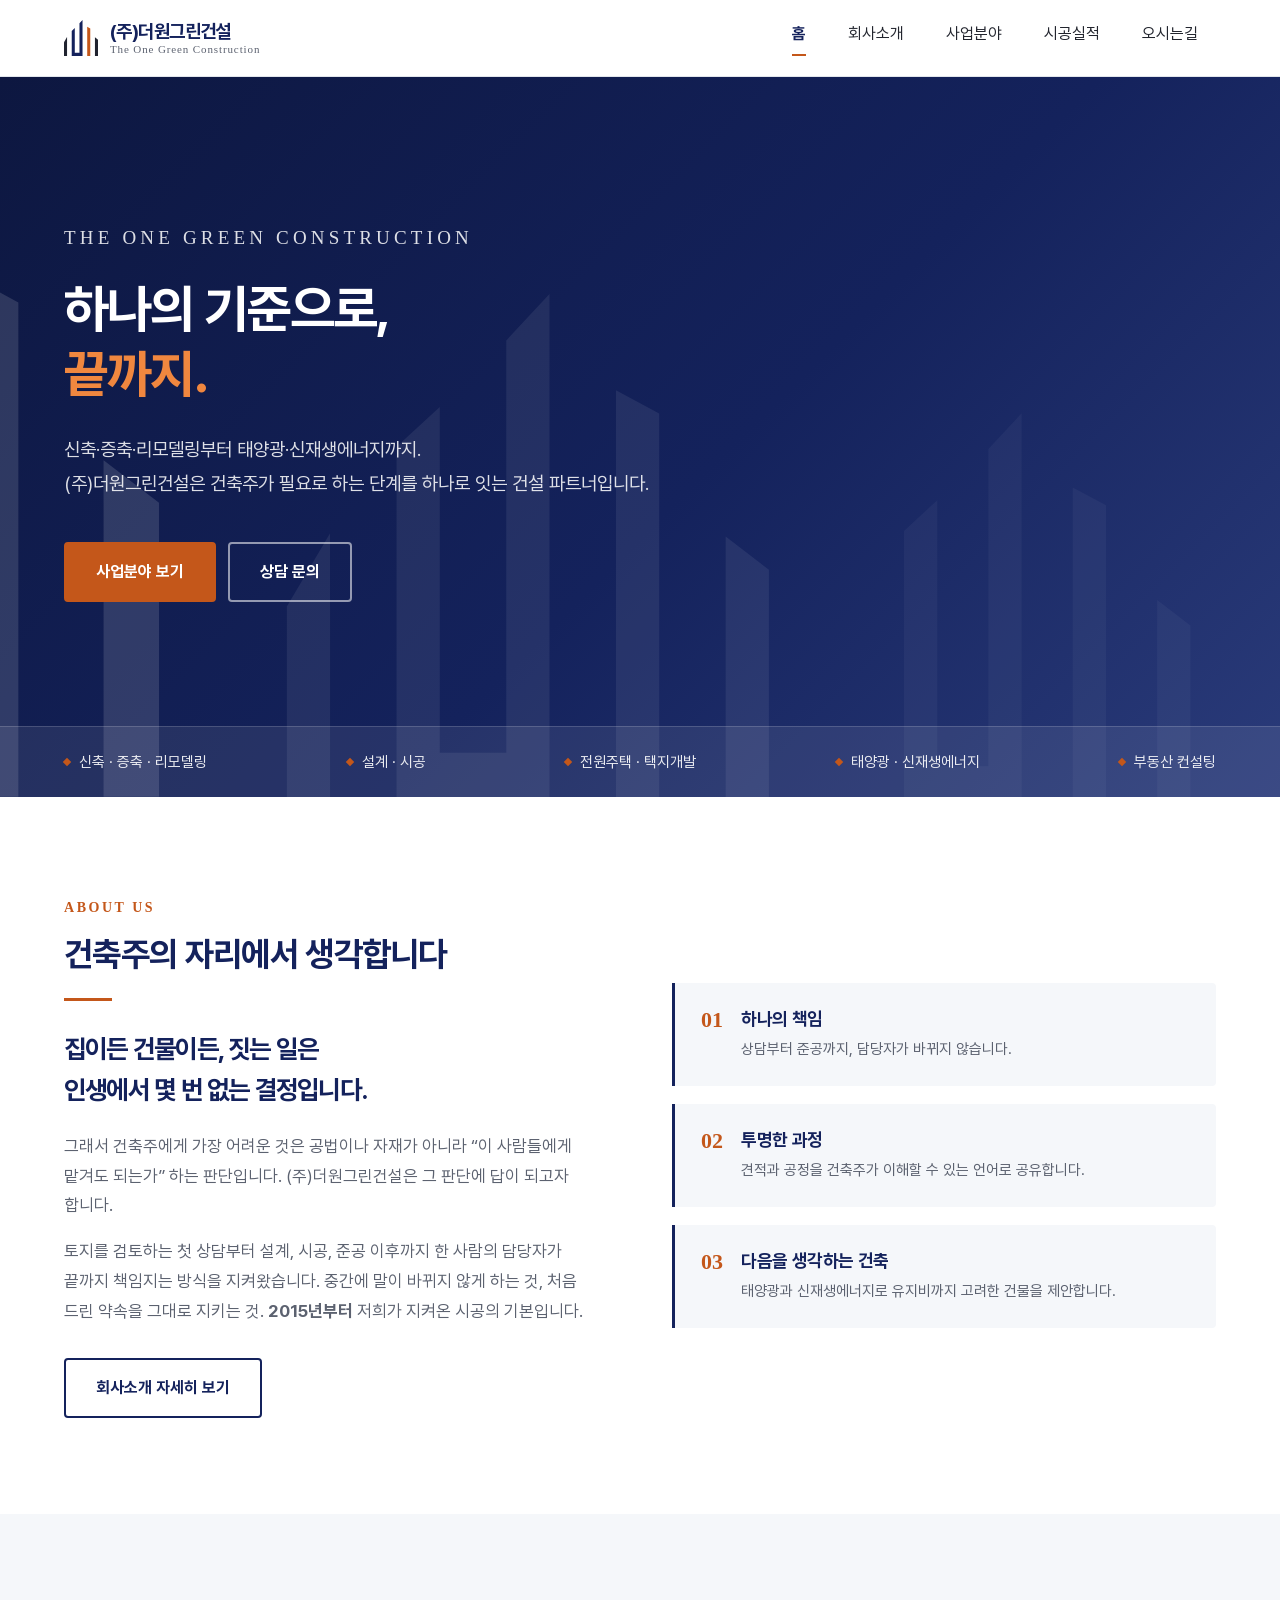
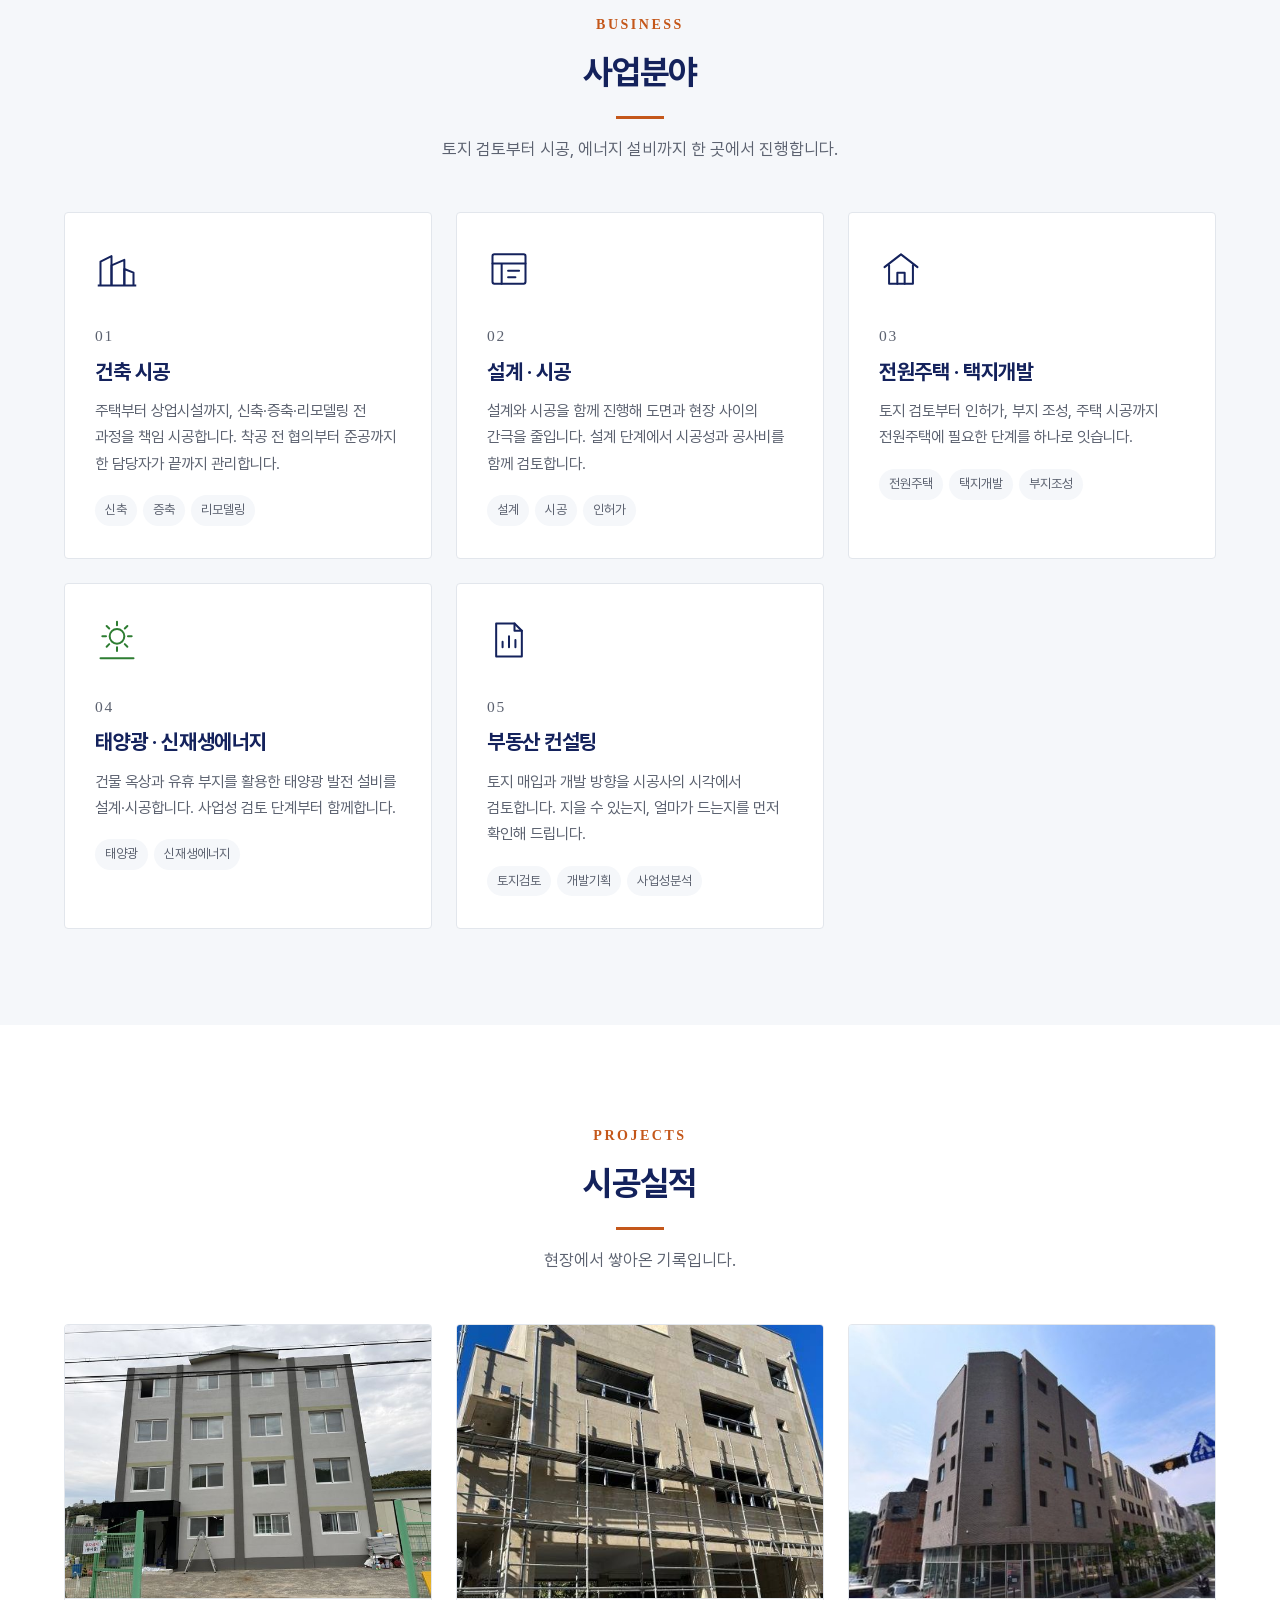
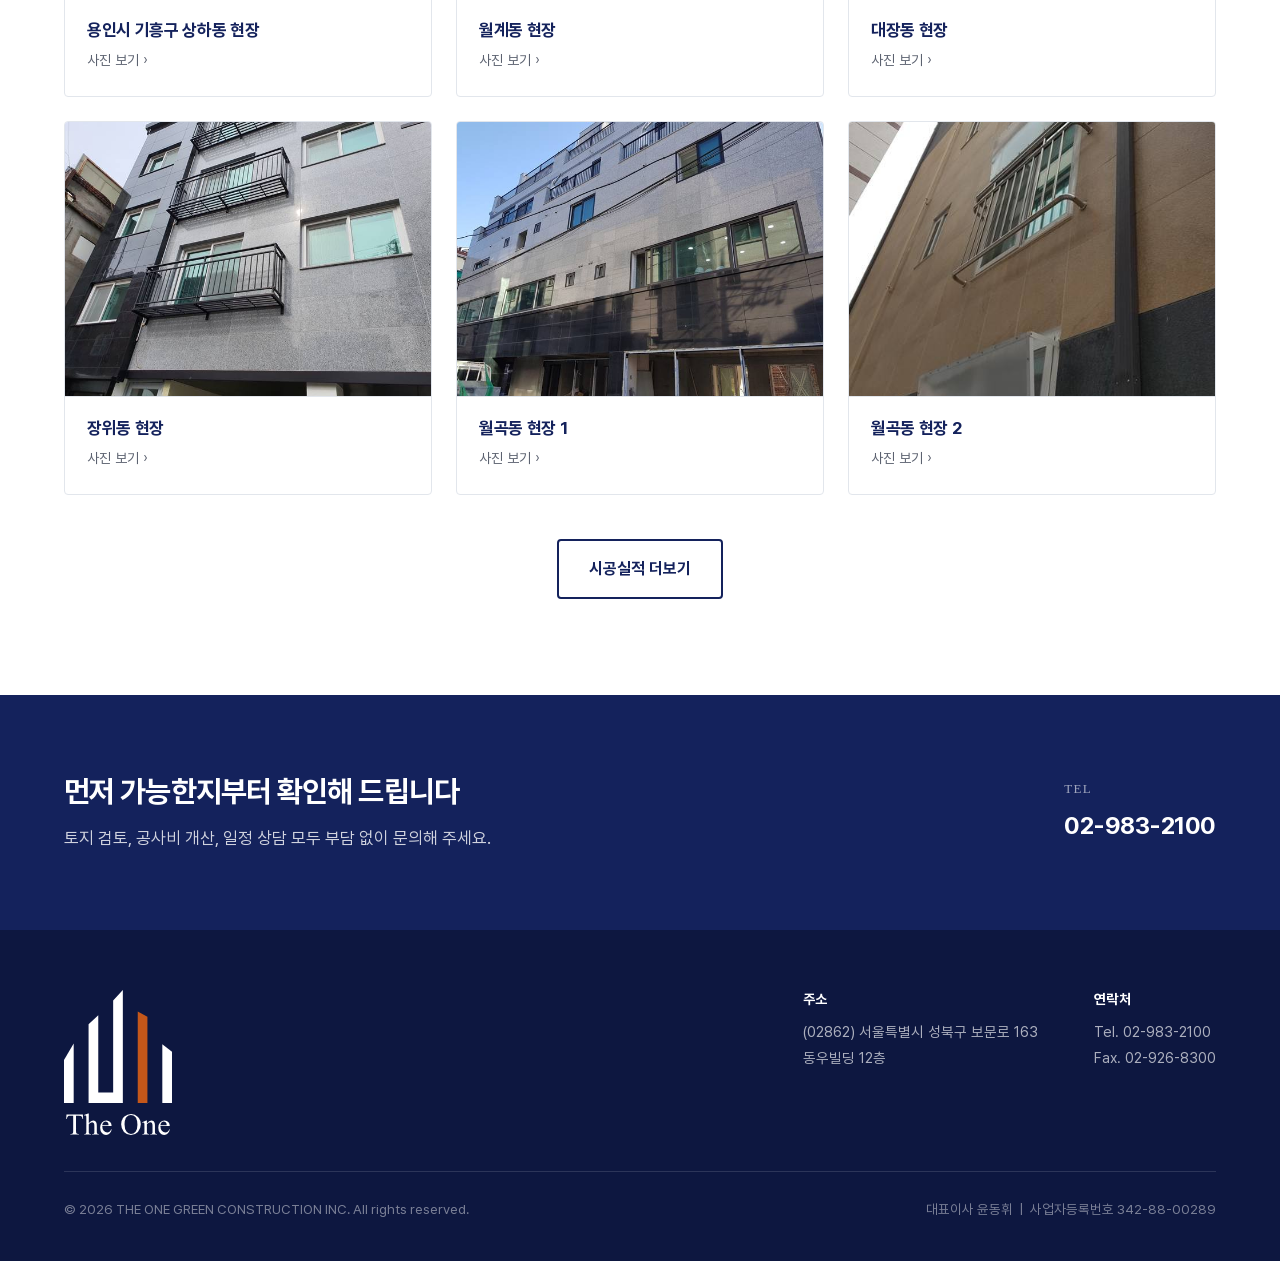
==== commit 4f1d1d6f: "상하동 현장 사진 3장 삭제·대표사진 변경, 현장사진 저장 방지 Co-Authored-By: Claude Opus 5.5 <noreply@anthropic.com>" ====
--- a/docs/index.html
+++ b/docs/index.html
@@ -228,7 +228,7 @@
 
       <div class="proj-grid">
         <a class="proj-card" href="projects.html">
-          <img src="images/projects/yongin-after-01-t.jpg" alt="용인시 기흥구 상하동 현장 공사 후 건물 정면"
+          <img src="images/projects/yongin-after-02-t.jpg" alt="용인시 기흥구 상하동 현장 공사 후 건물 전경"
                loading="lazy" decoding="async">
           <div class="proj-body">
             <h3>용인시 기흥구 상하동 현장</h3>
--- a/docs/css/style.css
+++ b/docs/css/style.css
@@ -349,6 +349,15 @@
   max-width: 92vw; max-height: 86vh;
   object-fit: contain; border-radius: 2px;
 }
+
+/* 현장사진 저장 방지 — 모바일 '꾹 누르기' 메뉴, 끌어서 저장, 선택 막기
+   (우클릭 막기는 js/main.js 에 있습니다) */
+.gallery img, .viewer img, .proj-card img {
+  -webkit-touch-callout: none;   /* 아이폰 꾹 누르기 저장 메뉴 끄기 */
+  -webkit-user-select: none; user-select: none;
+  -webkit-user-drag: none;       /* 바탕화면으로 끌어다 놓기 막기 */
+}
+
 .viewer-close, .viewer-nav {
   position: absolute; background: rgba(255,255,255,.12); color: #fff;
   border: 0; cursor: pointer; border-radius: 50%;
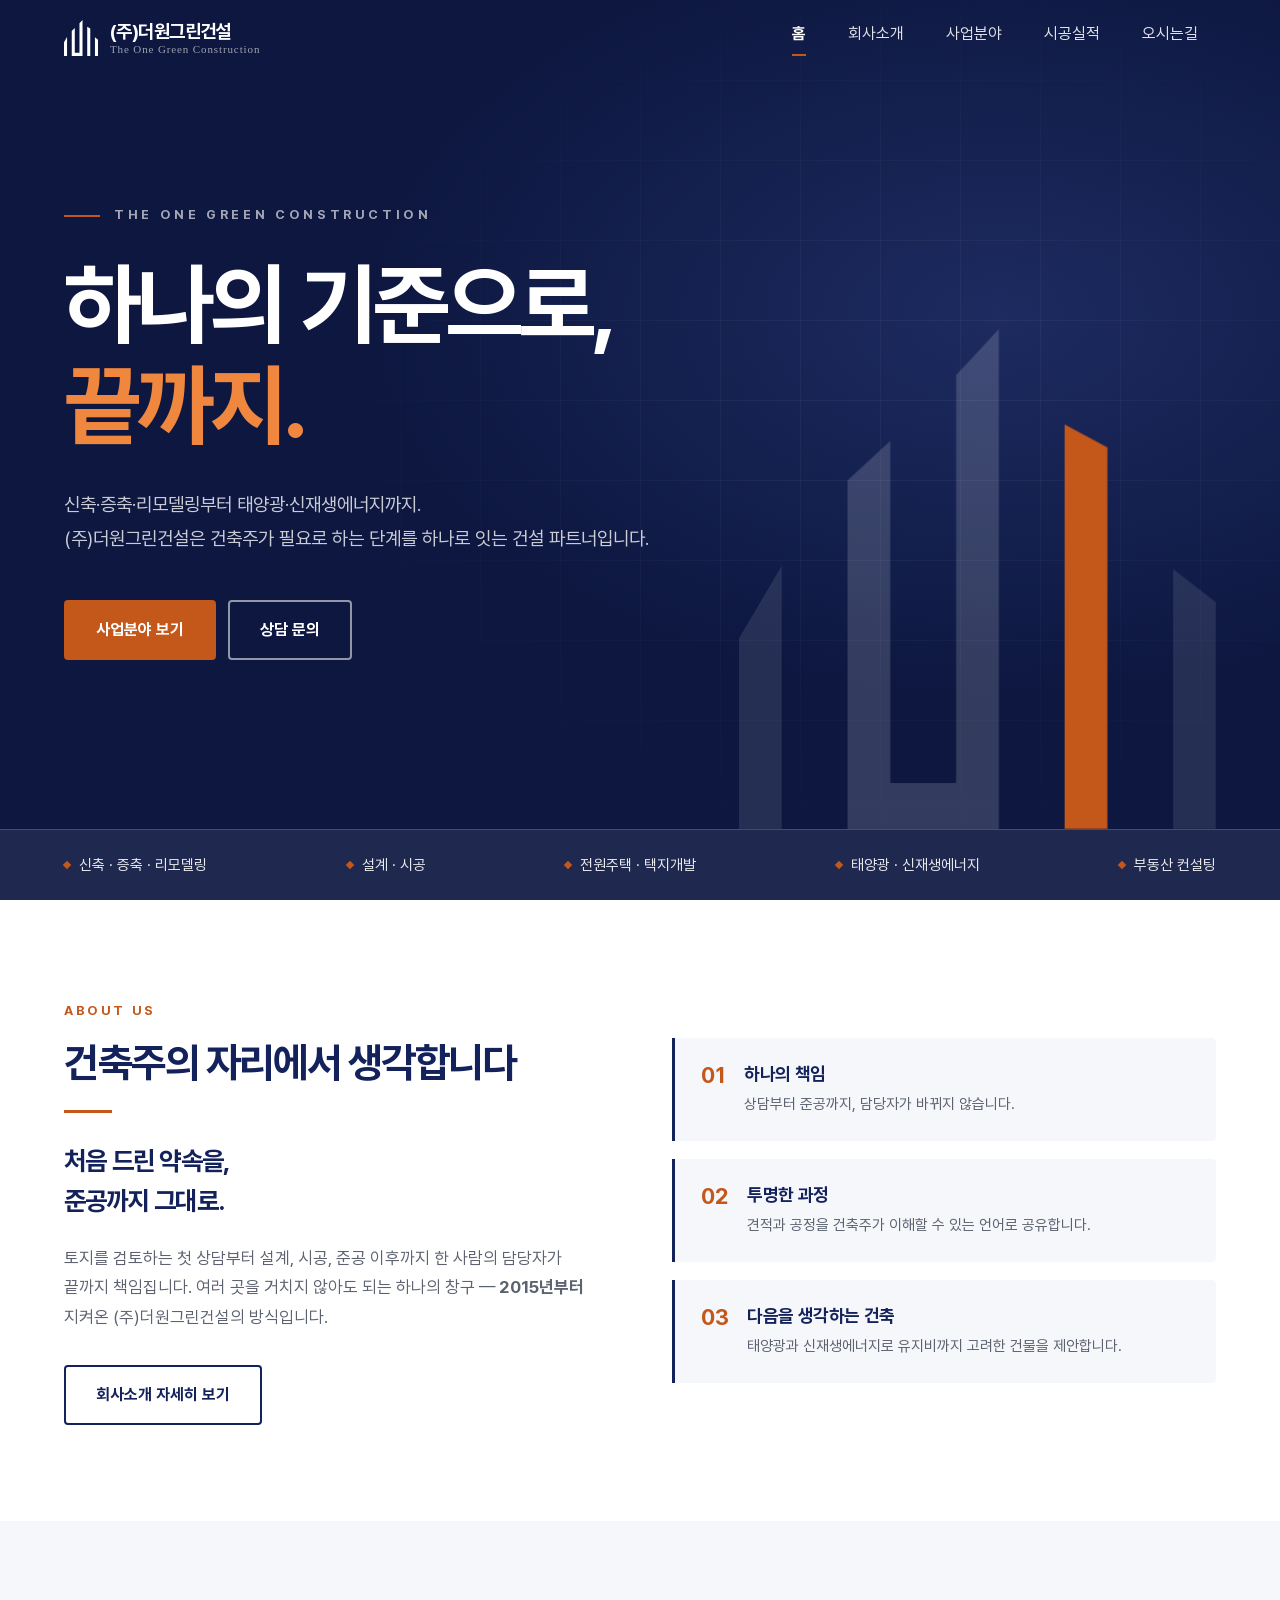
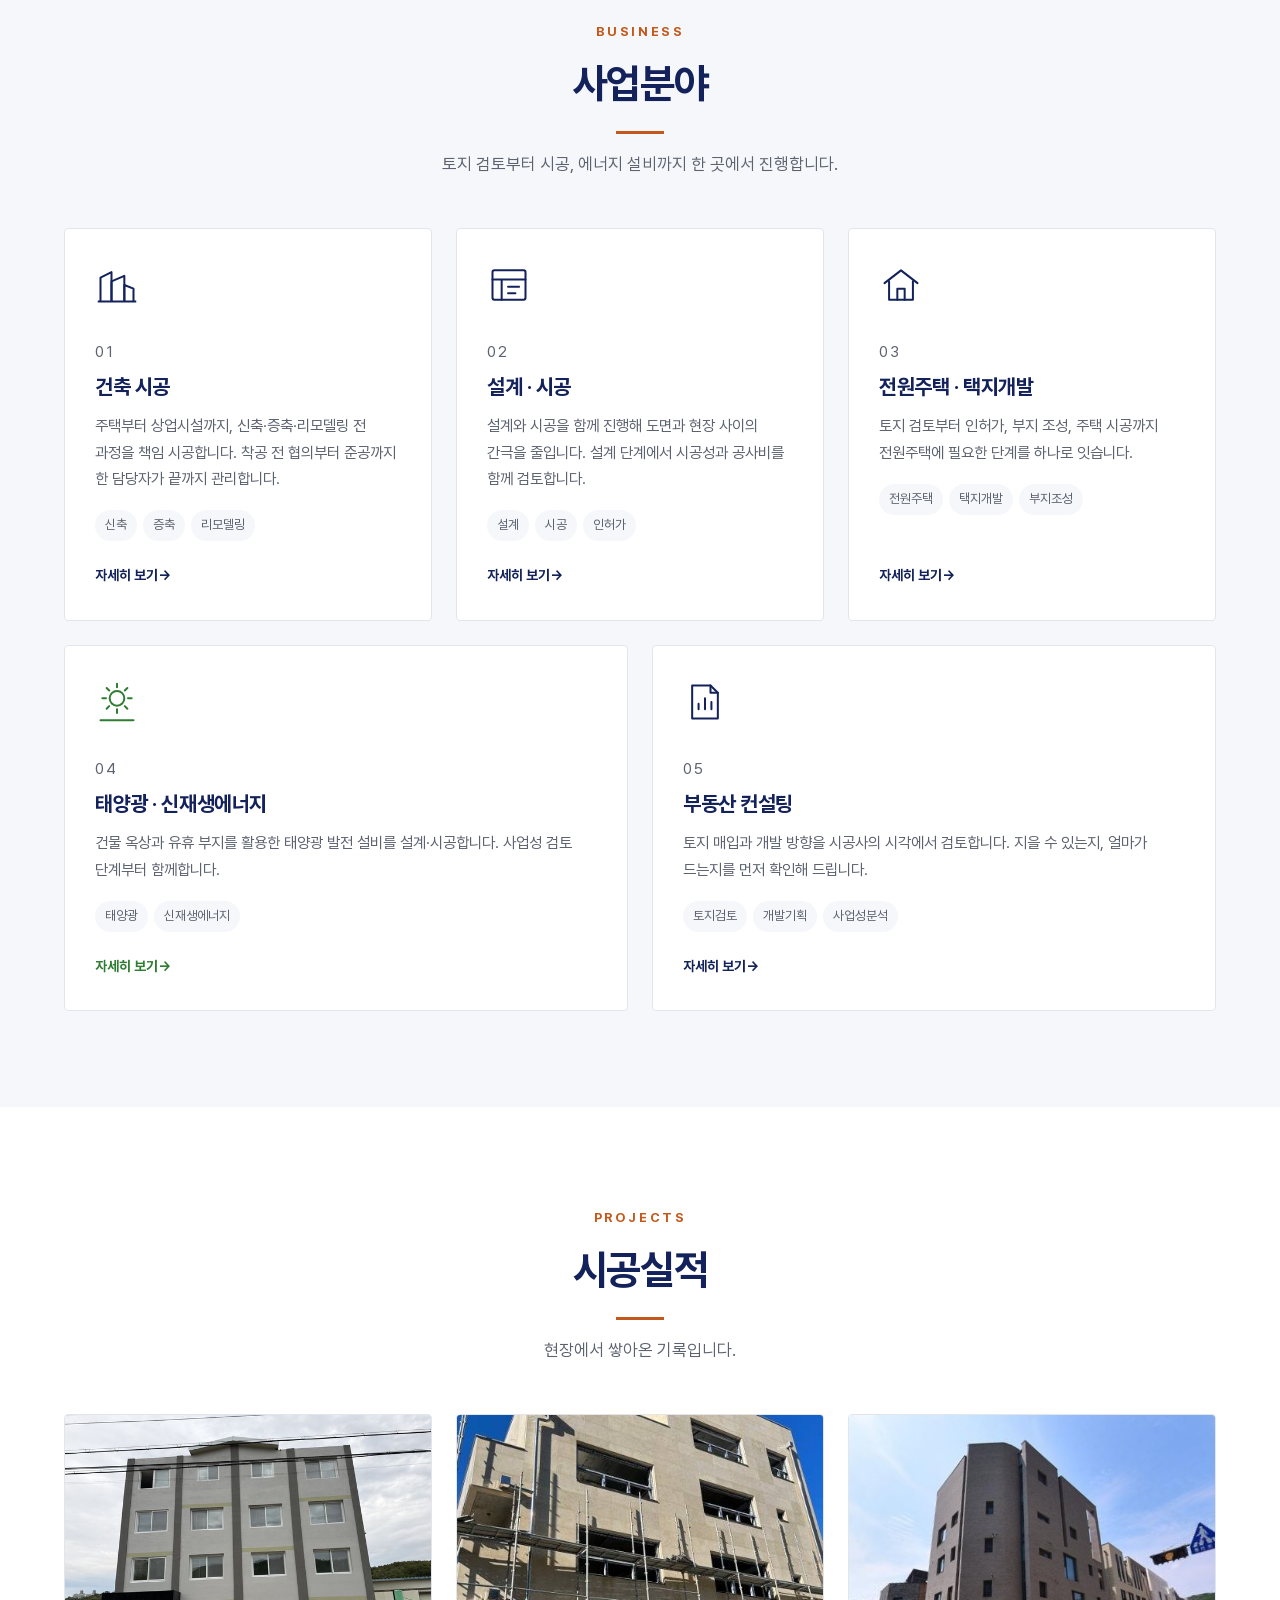
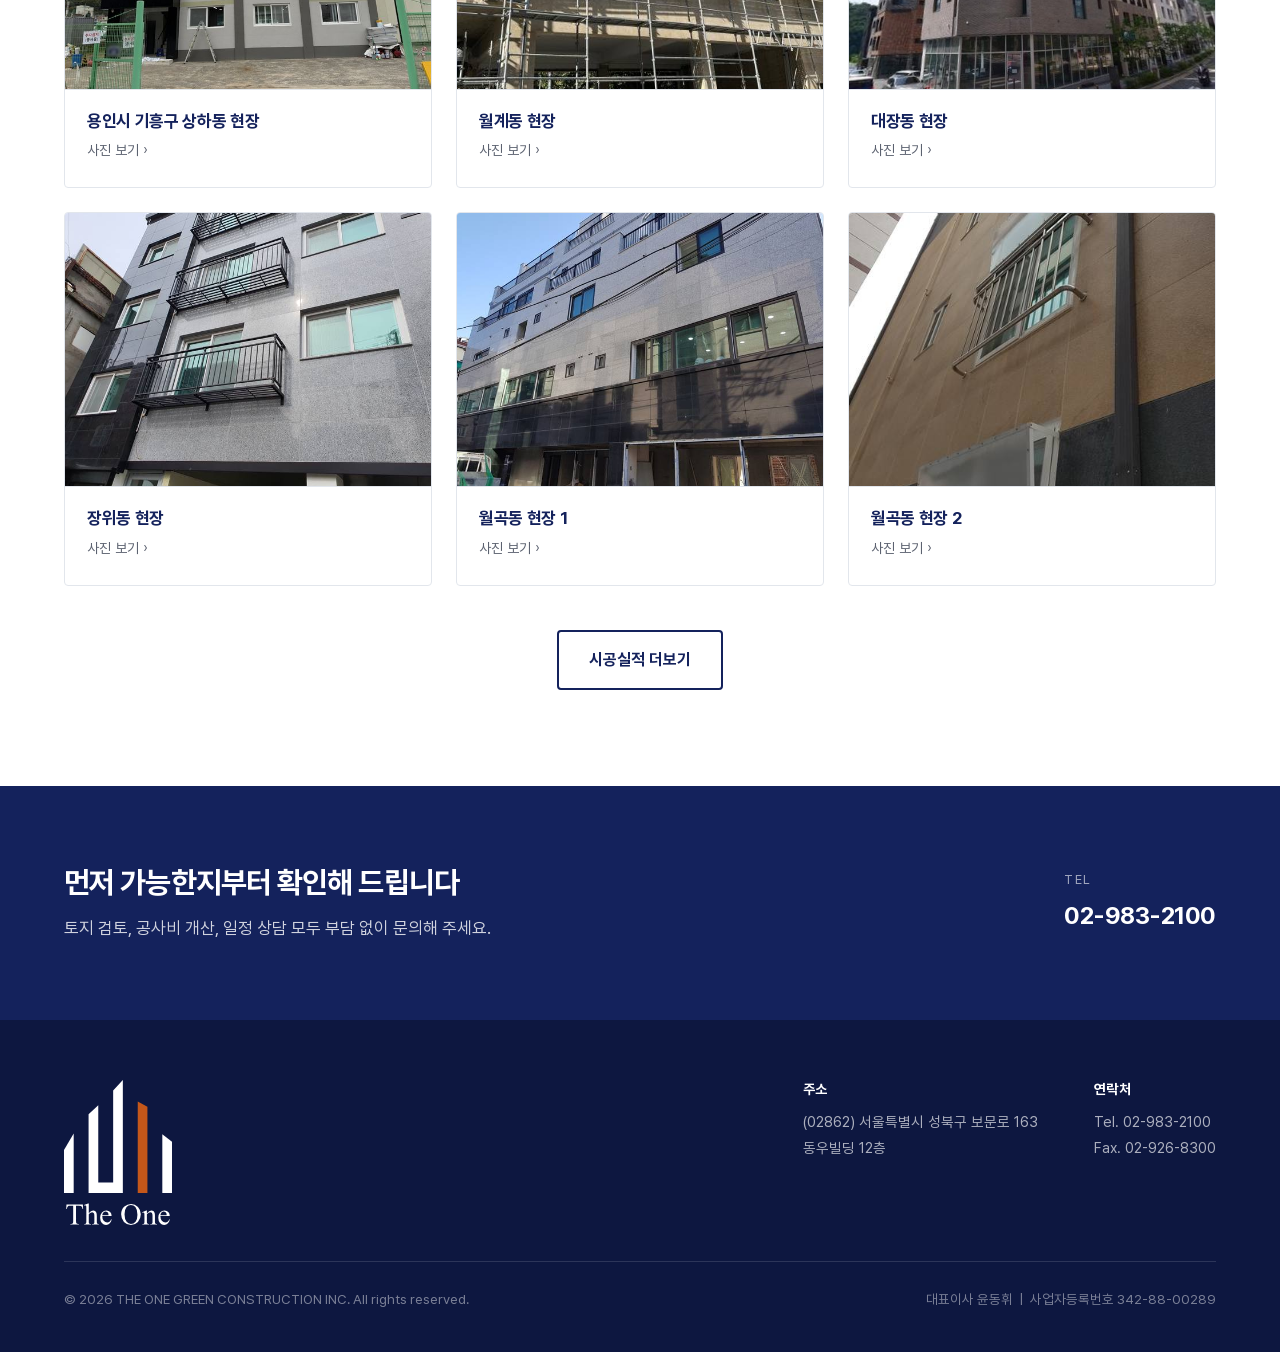
==== commit 4ca3d750: "홈페이지 디자인 개편: 메인 첫 화면·서브페이지 배너·사업분야·회사소개·오시는길 - 메인: 큰 글씨 + 로고 막대가 솟아오르는 첫 화면, 투명→흰색 헤더, 스크롤 등장 효과 - 사" ====
--- a/docs/index.html
+++ b/docs/index.html
@@ -7,9 +7,9 @@
 <meta name="description" content="2015년부터 이어온 (주)더원그린건설. 신축·증축·리모델링, 설계·시공, 전원주택·택지개발, 태양광·신재생에너지, 부동산 컨설팅을 수행하는 건설 파트너입니다.">
 <link rel="icon" href="favicon.ico">
 <link rel="apple-touch-icon" href="apple-touch-icon.png">
-<link rel="stylesheet" href="css/style.css">
+<link rel="stylesheet" href="css/style.css?v=20261111">
 </head>
-<body>
+<body class="home">
 
 <a class="skip-link" href="#main">본문 바로가기</a>
 
@@ -42,28 +42,14 @@
 
 <main id="main">
 
-  <!-- ===================== 히어로 ===================== -->
+  <!-- ===================== 히어로 (A안: 큰 글씨 + 로고 막대가 솟아오르는 그래픽) =====================
+       사진 없이 회사 로고 모양을 그래픽으로 씁니다.
+       막대가 아래에서 차례로 올라오는 움직임은 css/style.css 의 '히어로' 부분에 있습니다. -->
   <section class="hero">
-    <!-- 로고 심볼을 키운 배경 무늬 -->
-    <svg class="hero-deco" viewBox="0 0 420 152" fill="#fff" aria-hidden="true">
-      <path d="M0,94 L13,72 L13,152 L0,152 Z"/>
-      <path d="M33,46 L46,34 L46,138 L66,138 L66,14 L79,0 L79,152 L33,152 Z"/>
-      <path d="M99,29 L112,36 L112,152 L99,152 Z"/>
-      <path d="M132,73 L145,83 L145,152 L132,152 Z"/>
-      <g opacity=".55" transform="translate(175 34) scale(.78)">
-        <path d="M0,94 L13,72 L13,152 L0,152 Z"/>
-        <path d="M33,46 L46,34 L46,138 L66,138 L66,14 L79,0 L79,152 L33,152 Z"/>
-        <path d="M99,29 L112,36 L112,152 L99,152 Z"/>
-        <path d="M132,73 L145,83 L145,152 L132,152 Z"/>
-      </g>
-      <g opacity=".3" transform="translate(300 62) scale(.6)">
-        <path d="M33,46 L46,34 L46,138 L66,138 L66,14 L79,0 L79,152 L33,152 Z"/>
-        <path d="M99,29 L112,36 L112,152 L99,152 Z"/>
-        <path d="M132,73 L145,83 L145,152 L132,152 Z"/>
-      </g>
-    </svg>
-
-    <div class="container">
+    <!-- 배경의 옅은 도면 격자 무늬 -->
+    <div class="hero-grid" aria-hidden="true"></div>
+
+    <div class="container hero-main">
       <div class="hero-inner">
         <p class="hero-eyebrow">The One Green Construction</p>
         <h1>하나의 기준으로,<br><span class="accent">끝까지.</span></h1>
@@ -76,6 +62,14 @@
           <a class="btn btn--ghost" href="contact.html">상담 문의</a>
         </div>
       </div>
+
+      <!-- 로고 심볼 (막대 4개). 세 번째 막대가 로고의 주황색 포인트입니다. -->
+      <svg class="hero-mark" viewBox="0 0 145 152" aria-hidden="true">
+        <path class="bar bar--1" d="M0,94 L13,72 L13,152 L0,152 Z"/>
+        <path class="bar bar--2" d="M33,46 L46,34 L46,138 L66,138 L66,14 L79,0 L79,152 L33,152 Z"/>
+        <path class="bar bar--3" d="M99,29 L112,36 L112,152 L99,152 Z"/>
+        <path class="bar bar--4" d="M132,73 L145,83 L145,152 L132,152 Z"/>
+      </svg>
     </div>
 
     <div class="hero-strip">
@@ -94,46 +88,42 @@
   <!-- ===================== 회사 소개 요약 ===================== -->
   <section class="section">
     <div class="container intro-grid">
-      <div>
+      <div class="reveal">
         <p class="eyebrow">About us</p>
         <h2 class="section-title">건축주의 자리에서 생각합니다</h2>
         <div class="rule"></div>
 
-        <p class="intro-lead" style="margin-top:28px">
-          집이든 건물이든, 짓는 일은<br>인생에서 몇 번 없는 결정입니다.
-        </p>
-        <p class="intro-body">
-          그래서 건축주에게 가장 어려운 것은 공법이나 자재가 아니라
-          “이 사람들에게 맡겨도 되는가” 하는 판단입니다.
-          (주)더원그린건설은 그 판단에 답이 되고자 합니다.
+        <!-- 회사소개 페이지 인사말의 요약입니다. 전문은 about.html 에 있습니다. -->
+        <p class="intro-lead">
+          처음 드린 약속을,<br>준공까지 그대로.
         </p>
         <p class="intro-body">
           토지를 검토하는 첫 상담부터 설계, 시공, 준공 이후까지
-          한 사람의 담당자가 끝까지 책임지는 방식을 지켜왔습니다.
-          중간에 말이 바뀌지 않게 하는 것, 처음 드린 약속을 그대로 지키는 것.
-          <strong>2015년부터</strong> 저희가 지켜온 시공의 기본입니다.
+          한 사람의 담당자가 끝까지 책임집니다.
+          여러 곳을 거치지 않아도 되는 하나의 창구 —
+          <strong>2015년부터</strong> 지켜온 (주)더원그린건설의 방식입니다.
         </p>
         <p style="margin-top:32px">
           <a class="btn btn--outline" href="about.html">회사소개 자세히 보기</a>
         </p>
       </div>
 
-      <div class="values">
-        <div class="value">
+      <div class="values stagger">
+        <div class="value reveal">
           <div class="value-no">01</div>
           <div>
             <h3>하나의 책임</h3>
             <p>상담부터 준공까지, 담당자가 바뀌지 않습니다.</p>
           </div>
         </div>
-        <div class="value">
+        <div class="value reveal">
           <div class="value-no">02</div>
           <div>
             <h3>투명한 과정</h3>
             <p>견적과 공정을 건축주가 이해할 수 있는 언어로 공유합니다.</p>
           </div>
         </div>
-        <div class="value">
+        <div class="value reveal">
           <div class="value-no">03</div>
           <div>
             <h3>다음을 생각하는 건축</h3>
@@ -147,16 +137,16 @@
   <!-- ===================== 사업분야 ===================== -->
   <section class="section section--soft">
     <div class="container">
-      <div class="section-head section-head--center">
+      <div class="section-head section-head--center reveal">
         <p class="eyebrow">Business</p>
         <h2 class="section-title">사업분야</h2>
         <div class="rule"></div>
         <p class="section-desc">토지 검토부터 시공, 에너지 설비까지 한 곳에서 진행합니다.</p>
       </div>
 
-      <div class="biz-grid">
-
-        <article class="biz-card">
+      <div class="biz-grid stagger">
+
+        <a class="biz-card reveal" href="business.html#biz-construction">
           <svg class="biz-icon" viewBox="0 0 48 48" fill="none" stroke="currentColor" stroke-width="2.2" stroke-linejoin="round" aria-hidden="true">
             <path d="M6 42V16l12-6v32"/><path d="M18 42V20l14-6v28"/><path d="M32 42V24l10 4v14"/>
             <path d="M3 42h42"/>
@@ -165,9 +155,10 @@
           <h3>건축 시공</h3>
           <p>주택부터 상업시설까지, 신축·증축·리모델링 전 과정을 책임 시공합니다. 착공 전 협의부터 준공까지 한 담당자가 끝까지 관리합니다.</p>
           <div class="biz-tags"><span>신축</span><span>증축</span><span>리모델링</span></div>
-        </article>
-
-        <article class="biz-card">
+          <span class="biz-more">자세히 보기</span>
+        </a>
+
+        <a class="biz-card reveal" href="business.html#biz-design">
           <svg class="biz-icon" viewBox="0 0 48 48" fill="none" stroke="currentColor" stroke-width="2.2" stroke-linecap="round" stroke-linejoin="round" aria-hidden="true">
             <rect x="6" y="8" width="36" height="32" rx="2"/>
             <path d="M6 18h36M16 18v22"/><path d="M23 26h12M23 33h8"/>
@@ -176,9 +167,10 @@
           <h3>설계 · 시공</h3>
           <p>설계와 시공을 함께 진행해 도면과 현장 사이의 간극을 줄입니다. 설계 단계에서 시공성과 공사비를 함께 검토합니다.</p>
           <div class="biz-tags"><span>설계</span><span>시공</span><span>인허가</span></div>
-        </article>
-
-        <article class="biz-card">
+          <span class="biz-more">자세히 보기</span>
+        </a>
+
+        <a class="biz-card reveal" href="business.html#biz-land">
           <svg class="biz-icon" viewBox="0 0 48 48" fill="none" stroke="currentColor" stroke-width="2.2" stroke-linecap="round" stroke-linejoin="round" aria-hidden="true">
             <path d="M6 22 24 8l18 14"/><path d="M11 20v20h26V20"/>
             <path d="M20 40V28h8v12"/>
@@ -187,9 +179,10 @@
           <h3>전원주택 · 택지개발</h3>
           <p>토지 검토부터 인허가, 부지 조성, 주택 시공까지 전원주택에 필요한 단계를 하나로 잇습니다.</p>
           <div class="biz-tags"><span>전원주택</span><span>택지개발</span><span>부지조성</span></div>
-        </article>
-
-        <article class="biz-card biz-card--energy">
+          <span class="biz-more">자세히 보기</span>
+        </a>
+
+        <a class="biz-card biz-card--energy reveal" href="business.html#biz-solar">
           <svg class="biz-icon" viewBox="0 0 48 48" fill="none" stroke="currentColor" stroke-width="2.2" stroke-linecap="round" stroke-linejoin="round" aria-hidden="true">
             <circle cx="24" cy="20" r="8"/>
             <path d="M24 4v4M24 32v4M8 20h4M36 20h4M12.7 8.7l2.8 2.8M32.5 28.5l2.8 2.8M35.3 8.7l-2.8 2.8M15.5 28.5l-2.8 2.8"/>
@@ -199,9 +192,10 @@
           <h3>태양광 · 신재생에너지</h3>
           <p>건물 옥상과 유휴 부지를 활용한 태양광 발전 설비를 설계·시공합니다. 사업성 검토 단계부터 함께합니다.</p>
           <div class="biz-tags"><span>태양광</span><span>신재생에너지</span></div>
-        </article>
-
-        <article class="biz-card">
+          <span class="biz-more">자세히 보기</span>
+        </a>
+
+        <a class="biz-card reveal" href="business.html#biz-consulting">
           <svg class="biz-icon" viewBox="0 0 48 48" fill="none" stroke="currentColor" stroke-width="2.2" stroke-linecap="round" stroke-linejoin="round" aria-hidden="true">
             <path d="M10 6h20l8 8v28H10z"/><path d="M30 6v8h8"/>
             <path d="M17 32v-6M24 32v-12M31 32v-8"/>
@@ -210,7 +204,8 @@
           <h3>부동산 컨설팅</h3>
           <p>토지 매입과 개발 방향을 시공사의 시각에서 검토합니다. 지을 수 있는지, 얼마가 드는지를 먼저 확인해 드립니다.</p>
           <div class="biz-tags"><span>토지검토</span><span>개발기획</span><span>사업성분석</span></div>
-        </article>
+          <span class="biz-more">자세히 보기</span>
+        </a>
 
       </div>
     </div>
@@ -219,15 +214,15 @@
   <!-- ===================== 시공실적 ===================== -->
   <section class="section">
     <div class="container">
-      <div class="section-head section-head--center">
+      <div class="section-head section-head--center reveal">
         <p class="eyebrow">Projects</p>
         <h2 class="section-title">시공실적</h2>
         <div class="rule"></div>
         <p class="section-desc">현장에서 쌓아온 기록입니다.</p>
       </div>
 
-      <div class="proj-grid">
-        <a class="proj-card" href="projects.html">
+      <div class="proj-grid stagger">
+        <a class="proj-card reveal" href="projects.html">
           <img src="images/projects/yongin-after-02-t.jpg" alt="용인시 기흥구 상하동 현장 공사 후 건물 전경"
                loading="lazy" decoding="async">
           <div class="proj-body">
@@ -236,7 +231,7 @@
           </div>
         </a>
 
-        <a class="proj-card" href="projects.html">
+        <a class="proj-card reveal" href="projects.html">
           <img src="images/projects/wolgye-04-t.jpg" alt="월계동 현장 시공 사진"
                loading="lazy" decoding="async">
           <div class="proj-body">
@@ -245,7 +240,7 @@
           </div>
         </a>
 
-        <a class="proj-card" href="projects.html">
+        <a class="proj-card reveal" href="projects.html">
           <img src="images/projects/daejang-03-t.jpg" alt="대장동 현장 시공 사진"
                loading="lazy" decoding="async">
           <div class="proj-body">
@@ -254,7 +249,7 @@
           </div>
         </a>
 
-        <a class="proj-card" href="projects.html">
+        <a class="proj-card reveal" href="projects.html">
           <img src="images/projects/jangwi-12-t.jpg" alt="장위동 현장 시공 사진"
                loading="lazy" decoding="async">
           <div class="proj-body">
@@ -263,7 +258,7 @@
           </div>
         </a>
 
-        <a class="proj-card" href="projects.html">
+        <a class="proj-card reveal" href="projects.html">
           <img src="images/projects/wolgok-06-t.jpg" alt="월곡동 현장 1 시공 사진"
                loading="lazy" decoding="async">
           <div class="proj-body">
@@ -272,7 +267,7 @@
           </div>
         </a>
 
-        <a class="proj-card" href="projects.html">
+        <a class="proj-card reveal" href="projects.html">
           <img src="images/projects/wolgok2-10-t.jpg" alt="월곡동 현장 2 시공 사진"
                loading="lazy" decoding="async">
           <div class="proj-body">
@@ -290,7 +285,7 @@
 
   <!-- ===================== 문의 안내 ===================== -->
   <section class="cta">
-    <div class="container cta-inner">
+    <div class="container cta-inner reveal">
       <div>
         <h2>먼저 가능한지부터 확인해 드립니다</h2>
         <p>토지 검토, 공사비 개산, 일정 상담 모두 부담 없이 문의해 주세요.</p>
@@ -340,6 +335,6 @@
   </div>
 </footer>
 
-<script src="js/main.js"></script>
+<script src="js/main.js?v=20261111"></script>
 </body>
 </html>
--- a/docs/css/style.css
+++ b/docs/css/style.css
@@ -89,6 +89,12 @@
 
 :focus-visible { outline: 3px solid var(--orange); outline-offset: 2px; }
 
+/* 화면에는 안 보이고 시각장애인용 화면낭독기만 읽는 글자 (예: "(새 창)") */
+.sr-only {
+  position: absolute; width: 1px; height: 1px; padding: 0; margin: -1px;
+  overflow: hidden; clip: rect(0 0 0 0); white-space: nowrap; border: 0;
+}
+
 /* ===== 공통 레이아웃 ===== */
 .container { width: 100%; max-width: var(--max); margin: 0 auto; padding: 0 24px; }
 
@@ -101,12 +107,12 @@
 
 .eyebrow {
   display: inline-block;
-  font-family: var(--font-en);
-  font-size: 14px; letter-spacing: 0.18em; text-transform: uppercase;
+  font-size: 13px; letter-spacing: 0.2em; text-transform: uppercase;
   color: var(--orange); font-weight: 700;
   margin-bottom: 12px;
 }
-.section-title { font-size: 34px; color: var(--navy); }
+/* clamp(최소, 화면폭 비례, 최대) — 화면 크기에 맞춰 글씨가 자동으로 커지고 작아집니다 */
+.section-title { font-size: clamp(28px, 3.2vw, 42px); color: var(--navy); letter-spacing: -0.035em; }
 .section-desc  { margin-top: 16px; color: var(--text-muted); font-size: 17px; }
 
 /* 제목 아래 짧은 강조선 */
@@ -181,39 +187,109 @@
 .nav-toggle[aria-expanded="true"] span:nth-child(3) { transform: translateY(-7px) rotate(-45deg); }
 
 /* =========================================================================
-   히어로 (메인 페이지 상단)
+   메인 페이지 헤더 — 첫 화면에서는 투명하게 떠 있다가, 스크롤하면 흰색으로 바뀝니다.
+   (body 에 class="home" 이 있는 index.html 에만 적용. 헤더 마크업은 5개 페이지 동일)
+   ========================================================================= */
+.home .site-header {
+  position: fixed; left: 0; right: 0;
+  transition: background-color .3s, border-color .3s;
+}
+/* 맨 위에 있을 때(is-top, 자바스크립트가 붙여줌)만 투명. 스크롤하거나 메뉴를 열면 원래 흰 헤더.
+   자바스크립트가 동작하지 않으면 is-top 이 안 붙으므로 그냥 흰 헤더로 보입니다(안전장치). */
+.home .site-header.is-top:not(.menu-open) {
+  background: transparent; border-bottom-color: transparent;
+  backdrop-filter: none;
+}
+/* 투명 상태일 때 글자·로고를 흰색으로 */
+.home .site-header.is-top:not(.menu-open) .logo-mark { filter: brightness(0) invert(1); }
+.home .site-header.is-top:not(.menu-open) .logo-text strong { color: #fff; }
+.home .site-header.is-top:not(.menu-open) .logo-text em { color: rgba(255,255,255,.6); }
+.home .site-header.is-top:not(.menu-open) .gnb a { color: rgba(255,255,255,.88); }
+.home .site-header.is-top:not(.menu-open) .gnb a:hover { color: #fff; background: rgba(255,255,255,.1); }
+.home .site-header.is-top:not(.menu-open) .gnb a.active { color: #fff; }
+.home .site-header.is-top:not(.menu-open) .nav-toggle span { background: #fff; }
+
+/* =========================================================================
+   히어로 (메인 페이지 첫 화면) — A안: 큰 글씨 + 로고 막대 그래픽
    ========================================================================= */
 .hero {
   position: relative; overflow: hidden;
-  background: linear-gradient(135deg, var(--navy-dark) 0%, var(--navy) 55%, var(--navy-light) 100%);
+  min-height: 100vh; min-height: 100svh;   /* 화면 높이 가득 (svh: 모바일 주소창을 뺀 높이) */
+  display: flex; flex-direction: column;
+  background:
+    radial-gradient(ellipse 70% 60% at 78% 35%, rgba(42,59,122,.55), transparent 70%),
+    var(--navy-dark);
   color: #fff;
 }
-/* 로고 모티프를 반복한 배경 무늬 */
-.hero-deco {
-  position: absolute; right: -4%; bottom: 0; height: 90%;
-  opacity: .13; pointer-events: none;
+/* 옅은 도면 격자 — 가운데만 보이고 가장자리로 갈수록 사라집니다 */
+.hero-grid {
+  position: absolute; inset: 0; pointer-events: none;
+  background-image:
+    linear-gradient(rgba(255,255,255,.045) 1px, transparent 1px),
+    linear-gradient(90deg, rgba(255,255,255,.045) 1px, transparent 1px);
+  background-size: 80px 80px;
+  -webkit-mask-image: radial-gradient(ellipse 65% 70% at 70% 45%, #000 20%, transparent 75%);
+          mask-image: radial-gradient(ellipse 65% 70% at 70% 45%, #000 20%, transparent 75%);
+}
+.hero-main {
+  position: relative; z-index: 1; flex: 1;
+  display: flex; align-items: center;
 }
 .hero-inner {
   position: relative; z-index: 1;
-  padding: 118px 0 124px;
-  max-width: 760px;
+  padding: calc(var(--header-h) + 72px) 0 112px;
+  max-width: 820px;
 }
 .hero-eyebrow {
-  font-family: var(--font-en);
-  font-size: 14px; letter-spacing: .22em; text-transform: uppercase;
-  color: rgba(255,255,255,.72); margin-bottom: 22px;
-}
-.hero h1 { font-size: 52px; line-height: 1.25; letter-spacing: -0.035em; }
+  font-size: 13px; font-weight: 700; letter-spacing: .28em; text-transform: uppercase;
+  color: rgba(255,255,255,.62); margin-bottom: 28px;
+  display: flex; align-items: center; gap: 14px;
+}
+.hero-eyebrow::before { content: ""; width: 36px; height: 2px; background: var(--orange); flex: none; }
+.hero h1 {
+  font-size: clamp(42px, 7vw, 96px);
+  line-height: 1.12; letter-spacing: -0.045em;
+}
 .hero h1 .accent { color: #F0873F; }
-.hero p {
-  margin-top: 26px; font-size: 19px; line-height: 1.8;
-  color: rgba(255,255,255,.86);
-}
-.hero-actions { margin-top: 40px; display: flex; gap: 12px; flex-wrap: wrap; }
+.hero-inner > p:not(.hero-eyebrow) {
+  margin-top: 32px; font-size: 19px; line-height: 1.8;
+  color: rgba(255,255,255,.78);
+}
+.hero-actions { margin-top: 44px; display: flex; gap: 12px; flex-wrap: wrap; }
+
+/* 첫 화면 글자가 위로 살짝 떠오르며 차례로 나타남 */
+.hero-inner > * { animation: hero-in .9s cubic-bezier(.2,.7,.2,1) both; }
+.hero-inner > :nth-child(1) { animation-delay: .10s; }
+.hero-inner > :nth-child(2) { animation-delay: .22s; }
+.hero-inner > :nth-child(3) { animation-delay: .38s; }
+.hero-inner > :nth-child(4) { animation-delay: .50s; }
+@keyframes hero-in {
+  from { opacity: 0; translate: 0 24px; }
+  to   { opacity: 1; translate: 0 0; }
+}
+
+/* 로고 막대 — 아래 띠 위에 서 있고, 왼쪽부터 차례로 솟아오릅니다 */
+.hero-mark {
+  position: absolute; right: 24px; bottom: 0;
+  height: min(62%, 500px); width: auto;
+  pointer-events: none;
+}
+.hero-mark .bar {
+  transform-box: fill-box; transform-origin: 50% 100%;
+  animation: bar-rise 1.1s cubic-bezier(.2,.75,.15,1) both;
+}
+.hero-mark .bar--1 { fill: rgba(255,255,255,.10); animation-delay: .45s; }
+.hero-mark .bar--2 { fill: rgba(255,255,255,.16); animation-delay: .60s; }
+.hero-mark .bar--3 { fill: var(--orange);         animation-delay: .75s; }
+.hero-mark .bar--4 { fill: rgba(255,255,255,.10); animation-delay: .90s; }
+@keyframes bar-rise {
+  from { transform: scaleY(0); }
+  to   { transform: scaleY(1); }
+}
 
 /* 히어로 하단에 걸친 사업분야 요약 띠 */
 .hero-strip {
-  position: relative; z-index: 1;
+  position: relative; z-index: 1; flex: none;
   background: rgba(255,255,255,.08);
   border-top: 1px solid rgba(255,255,255,.16);
 }
@@ -236,16 +312,48 @@
    ========================================================================= */
 .page-hero {
   position: relative; overflow: hidden;
-  background: linear-gradient(120deg, var(--navy-dark) 0%, var(--navy) 70%, var(--navy-light) 100%);
+  background:
+    radial-gradient(ellipse 60% 90% at 85% 40%, rgba(42,59,122,.55), transparent 70%),
+    var(--navy-dark);
   color: #fff;
 }
-.page-hero .hero-deco { height: 100%; right: -2%; opacity: .11; }
-/* 위아래 여백만 지정합니다. (padding: 72px 0 … 으로 쓰면 .container 의 좌우 여백이 0이 되어
+/* 메인과 같은 옅은 도면 격자 */
+.page-hero::before {
+  content: ""; position: absolute; inset: 0; pointer-events: none;
+  background-image:
+    linear-gradient(rgba(255,255,255,.045) 1px, transparent 1px),
+    linear-gradient(90deg, rgba(255,255,255,.045) 1px, transparent 1px);
+  background-size: 80px 80px;
+  -webkit-mask-image: radial-gradient(ellipse 50% 90% at 82% 50%, #000 20%, transparent 75%);
+          mask-image: radial-gradient(ellipse 50% 90% at 82% 50%, #000 20%, transparent 75%);
+}
+/* 오른쪽 로고 막대 — 메인과 같은 색·움직임 (작은 크기) */
+.page-hero .hero-deco {
+  position: absolute; bottom: 0; width: auto; pointer-events: none;
+  right: max(24px, calc((100% - var(--max)) / 2 + 24px));
+  height: 74%; opacity: 1;
+}
+.page-hero .hero-deco path {
+  fill: rgba(255,255,255,.10);
+  transform-box: fill-box; transform-origin: 50% 100%;
+  animation: bar-rise 1s cubic-bezier(.2,.75,.15,1) both;
+}
+.page-hero .hero-deco path:nth-child(1) { animation-delay: .25s; }
+.page-hero .hero-deco path:nth-child(2) { fill: rgba(255,255,255,.16); animation-delay: .38s; }
+.page-hero .hero-deco path:nth-child(3) { fill: var(--orange); animation-delay: .51s; }
+.page-hero .hero-deco path:nth-child(4) { animation-delay: .64s; }
+
+/* 위아래 여백만 지정합니다. (padding: 96px 0 … 으로 쓰면 .container 의 좌우 여백이 0이 되어
    태블릿·모바일에서 글자가 화면 끝에 붙어 잘립니다) */
-.page-hero-inner { position: relative; z-index: 1; padding-top: 72px; padding-bottom: 76px; }
-.page-hero .eyebrow { color: rgba(255,255,255,.7); }
-.page-hero h1 { font-size: 40px; letter-spacing: -0.035em; }
-.page-hero p { margin-top: 16px; font-size: 17px; color: rgba(255,255,255,.82); }
+.page-hero-inner { position: relative; z-index: 1; padding-top: 96px; padding-bottom: 100px; }
+.page-hero-inner > * { animation: hero-in .8s cubic-bezier(.2,.7,.2,1) both; }
+.page-hero-inner > :nth-child(2) { animation-delay: .08s; }
+.page-hero-inner > :nth-child(3) { animation-delay: .16s; }
+.page-hero-inner > :nth-child(4) { animation-delay: .28s; }
+.page-hero .eyebrow { color: rgba(255,255,255,.62); display: flex; align-items: center; gap: 12px; }
+.page-hero .eyebrow::before { content: ""; width: 28px; height: 2px; background: var(--orange); flex: none; }
+.page-hero h1 { font-size: clamp(32px, 4.6vw, 60px); letter-spacing: -0.04em; line-height: 1.2; }
+.page-hero p { margin-top: 18px; font-size: 17px; color: rgba(255,255,255,.78); }
 
 /* 현재 위치 표시 */
 .breadcrumb { font-size: 14px; color: rgba(255,255,255,.6); margin-bottom: 14px; }
@@ -253,48 +361,154 @@
 .breadcrumb span { margin: 0 8px; }
 
 /* =========================================================================
-   회사 개요 표 (회사소개 페이지)
-   ========================================================================= */
-.info-table { width: 100%; border-collapse: collapse; border-top: 2px solid var(--navy); }
-.info-table th, .info-table td {
-  padding: 18px 20px; text-align: left; font-size: 16px;
-  border-bottom: 1px solid var(--line); vertical-align: top;
-}
-.info-table th {
-  width: 200px; background: var(--bg-soft);
-  color: var(--navy); font-weight: 700;
-}
-
-/* 인사말 */
-.greeting { max-width: 820px; }
-.greeting p { margin-top: 20px; color: var(--text-muted); font-size: 17px; }
-.greeting p.lead {
-  color: var(--navy); font-size: 24px; font-weight: 700;
-  line-height: 1.55; letter-spacing: -0.03em; margin-top: 0;
-}
-.sign { margin-top: 36px; font-size: 17px; color: var(--text); }
-.sign strong { font-size: 20px; margin-left: 8px; letter-spacing: 0.06em; }
-
-/* =========================================================================
-   사업분야 상세 (사업분야 페이지)
-   ========================================================================= */
-.biz-detail { display: grid; grid-template-columns: 88px 1fr; gap: 32px; padding: 44px 0; border-bottom: 1px solid var(--line); }
-.biz-detail:last-child { border-bottom: 0; }
-.biz-detail-num {
-  font-family: var(--font-en); font-size: 44px; font-weight: 700;
-  color: var(--line); line-height: 1;
-}
-.biz-detail h2 { font-size: 26px; color: var(--navy); }
-.biz-detail .sub { margin-top: 6px; font-size: 15px; color: var(--orange); font-weight: 700; }
-.biz-detail > div > p { margin-top: 16px; color: var(--text-muted); font-size: 16.5px; }
-.biz-detail ul.checks { margin-top: 20px; display: grid; grid-template-columns: repeat(2, 1fr); gap: 10px 24px; }
-.biz-detail ul.checks li { position: relative; padding-left: 22px; font-size: 15.5px; }
-.biz-detail ul.checks li::before {
+   좌우 나눔 레이아웃 (회사소개·오시는길 공통)
+   왼쪽: 섹션 제목 (PC에서는 스크롤해도 따라옴) / 오른쪽: 내용
+   ========================================================================= */
+.split { display: grid; grid-template-columns: 5fr 7fr; gap: 80px; align-items: start; }
+.split-side { position: sticky; top: calc(var(--header-h) + 40px); }
+.split-desc { margin-top: 24px; font-size: 17px; color: var(--text-muted); }
+
+/* ===== 인사말 ===== */
+.greeting-quote {
+  position: relative; margin-top: 40px; padding-top: 44px;
+  font-size: clamp(22px, 2.2vw, 30px); font-weight: 700; line-height: 1.5;
+  color: var(--navy); letter-spacing: -0.035em;
+}
+.greeting-quote::before {     /* 큰 따옴표 장식 */
+  content: "\201C"; position: absolute; left: -4px; top: -14px;
+  font-family: Georgia, "Times New Roman", serif;
+  font-size: 88px; line-height: 1; color: var(--orange);
+}
+.greeting p { font-size: 17.5px; line-height: 1.95; color: var(--text-muted); }
+.greeting p + p { margin-top: 24px; }
+.greeting strong { color: var(--text); }
+.greeting .sign {
+  margin-top: 48px; padding-top: 28px; border-top: 1px solid var(--line);
+  display: flex; align-items: baseline; justify-content: flex-end; gap: 14px;
+}
+.sign span { font-size: 15px; }
+.greeting .sign strong { font-size: 24px; color: var(--navy); letter-spacing: 0.12em; }
+
+/* ===== 경영이념 ===== */
+.philo-grid { display: grid; grid-template-columns: repeat(3, 1fr); gap: 24px; }
+.philo {
+  padding: 44px 36px 40px; background: #fff;
+  border-top: 3px solid var(--navy);
+  transition: box-shadow .25s, transform .25s;
+}
+.philo:hover { box-shadow: 0 16px 36px rgba(20,34,92,.10); transform: translateY(-4px); }
+.philo-num {
+  font-size: 64px; font-weight: 700; line-height: 1; letter-spacing: -0.04em;
+  color: var(--line); margin-bottom: 28px;
+}
+@supports (-webkit-text-stroke: 1px black) {
+  .philo-num { color: transparent; -webkit-text-stroke: 1.5px rgba(20,34,92,.25); }
+  .philo--energy .philo-num { -webkit-text-stroke-color: rgba(46,125,50,.4); }
+}
+.philo h3 { font-size: 23px; color: var(--navy); }
+.philo p:not(.philo-num) { margin-top: 14px; font-size: 16px; color: var(--text-muted); line-height: 1.75; }
+.philo--energy { border-top-color: var(--green); }
+.philo--energy h3 { color: var(--green); }
+
+/* ===== 회사 개요 ===== */
+.since {
+  margin-top: 40px; font-size: clamp(64px, 8vw, 112px); font-weight: 700;
+  line-height: 1; letter-spacing: -0.05em; color: var(--navy);
+}
+.since span {
+  display: block; margin-bottom: 10px;
+  font-size: 14px; letter-spacing: .24em; text-transform: uppercase; color: var(--orange);
+}
+.info-list { margin: 0; border-top: 2px solid var(--navy); }
+.info-list > div {
+  display: grid; grid-template-columns: 160px 1fr; gap: 24px;
+  padding: 22px 4px; border-bottom: 1px solid var(--line);
+}
+.info-list dt { font-size: 15px; font-weight: 700; color: var(--navy); }
+.info-list dd { margin: 0; font-size: 16.5px; }
+.info-list .en { font-size: 14px; color: var(--text-muted); }
+.info-list a:hover { color: var(--orange); }
+.info-tags { display: flex; flex-wrap: wrap; gap: 8px; }
+.info-tags li {
+  font-size: 14px; padding: 5px 12px; border-radius: 100px;
+  background: var(--bg-soft); border: 1px solid var(--line);
+}
+
+/* =========================================================================
+   사업분야 페이지
+   ========================================================================= */
+/* 바로가기 메뉴 — 스크롤해도 헤더 바로 아래에 붙어 있습니다 */
+.biz-nav {
+  position: sticky; top: var(--header-h); z-index: 50;
+  background: rgba(255,255,255,.96); backdrop-filter: blur(6px);
+  border-bottom: 1px solid var(--line);
+}
+.biz-nav ul {
+  display: flex; gap: 8px; overflow-x: auto;   /* 좁은 화면에서는 옆으로 밀어서 봄 */
+  scrollbar-width: none;
+}
+.biz-nav ul::-webkit-scrollbar { display: none; }
+.biz-nav a {
+  display: block; white-space: nowrap;
+  padding: 16px 14px; font-size: 15px; color: var(--text-muted);
+  border-bottom: 2px solid transparent;
+  transition: color .18s, border-color .18s;
+}
+.biz-nav a:hover { color: var(--navy); border-bottom-color: var(--orange); }
+/* 바로가기로 이동했을 때 제목이 헤더·바로가기 메뉴에 가리지 않도록 */
+.biz-row { scroll-margin-top: calc(var(--header-h) + 72px); }
+
+/* 사진 + 글 한 줄. 짝수 번째는 사진이 오른쪽으로 갑니다 */
+.biz-row {
+  display: grid; grid-template-columns: 1.15fr 1fr; gap: 72px; align-items: center;
+  padding: 72px 0;
+}
+.biz-row:first-child { padding-top: 0; }
+.biz-row + .biz-row { border-top: 1px solid var(--line); }
+.biz-row:nth-of-type(even) .biz-row-media { order: 2; }
+
+.biz-row-media {
+  overflow: hidden; border-radius: var(--radius);
+  aspect-ratio: 3 / 2; background: var(--bg-soft);
+}
+.biz-row-media img {
+  width: 100%; height: 100%; object-fit: cover;
+  transition: transform 1.2s cubic-bezier(.2,.7,.2,1);
+}
+.biz-row:hover .biz-row-media img { transform: scale(1.04); }
+
+/* 큰 번호 — 테두리만 있는 숫자 (지원 안 되는 브라우저는 연한 회색 숫자) */
+.biz-row-num {
+  font-size: clamp(56px, 6vw, 88px); font-weight: 700; line-height: 1;
+  letter-spacing: -0.04em; color: var(--line); margin-bottom: 20px;
+}
+@supports (-webkit-text-stroke: 1px black) {
+  .biz-row-num { color: transparent; -webkit-text-stroke: 1.5px rgba(20,34,92,.28); }
+  .biz-row--energy .biz-row-num { -webkit-text-stroke-color: rgba(46,125,50,.4); }
+}
+.biz-row h2 { font-size: clamp(26px, 2.6vw, 34px); color: var(--navy); letter-spacing: -0.035em; }
+.biz-row .sub { margin-top: 8px; font-size: 15px; color: var(--orange); font-weight: 700; }
+.biz-row .desc { margin-top: 20px; color: var(--text-muted); font-size: 16.5px; }
+.biz-row--energy h2 { color: var(--green); }
+
+/* 체크 목록 (마름모 점) */
+ul.checks {
+  margin-top: 24px; padding-top: 24px; border-top: 1px solid var(--line);
+  display: grid; grid-template-columns: repeat(2, 1fr); gap: 10px 24px;
+}
+ul.checks li { position: relative; padding-left: 22px; font-size: 15.5px; }
+ul.checks li::before {
   content: ""; position: absolute; left: 0; top: 10px;
   width: 7px; height: 7px; background: var(--navy); transform: rotate(45deg);
 }
-.biz-detail--energy .biz-detail h2, .biz-detail--energy h2 { color: var(--green); }
-.biz-detail--energy ul.checks li::before { background: var(--green); }
+.biz-row--energy ul.checks li::before { background: var(--green); }
+
+/* 연출 이미지 안내 문구 */
+.image-note {
+  margin-top: 56px; padding-top: 24px; border-top: 1px solid var(--line);
+  font-size: 13.5px; color: var(--text-muted); text-align: center;
+}
+.image-note a { color: var(--navy); text-decoration: underline; text-underline-offset: 3px; }
 
 /* =========================================================================
    시공실적 갤러리
@@ -375,31 +589,49 @@
 }
 
 /* =========================================================================
-   오시는길 (연락처 카드 + 사무소)
-   ========================================================================= */
-/* 카드 개수가 바뀌어도 균등하게 채워지도록 auto-fit 사용 */
-.contact-cards { display: grid; grid-template-columns: repeat(auto-fit, minmax(260px, 1fr)); gap: 24px; }
-.contact-card {
-  padding: 32px 28px; border: 1px solid var(--line); border-radius: var(--radius);
-  text-align: center;
-}
-.contact-card svg { width: 34px; height: 34px; color: var(--navy); margin: 0 auto 16px; }
-.contact-card h3 { font-size: 16px; color: var(--text-muted); font-weight: 500; }
-.contact-card strong { display: block; margin-top: 8px; font-size: 21px; color: var(--navy); letter-spacing: -0.02em; }
-.contact-card a:hover { text-decoration: underline; }
-.contact-card .note { margin-top: 8px; font-size: 14px; color: var(--text-muted); }
-
-.office { display: grid; grid-template-columns: repeat(auto-fit, minmax(320px, 1fr)); gap: 24px; }
-.office-card { padding: 34px 32px; background: var(--bg-soft); border-radius: var(--radius); border-top: 3px solid var(--navy); }
-.office-card h3 { font-size: 21px; color: var(--navy); }
-.office-card .addr { margin-top: 14px; font-size: 16.5px; line-height: 1.7; }
-.office-card .zip { color: var(--text-muted); }
-.office-card .map-links { margin-top: 20px; display: flex; gap: 8px; flex-wrap: wrap; }
-.office-card .map-links a {
-  font-size: 14px; padding: 8px 16px; border: 1px solid var(--line);
-  border-radius: var(--radius); background: #fff; color: var(--navy); font-weight: 500;
-}
-.office-card .map-links a:hover { border-color: var(--navy); background: var(--navy); color: #fff; }
+   오시는길
+   ========================================================================= */
+.contact-lines { border-top: 2px solid var(--navy); }
+.contact-line {
+  display: grid; grid-template-columns: 1fr auto; align-items: end; gap: 6px 24px;
+  padding: 32px 4px; border-bottom: 1px solid var(--line);
+}
+.contact-label { grid-column: 1 / -1; font-size: 15px; font-weight: 700; color: var(--navy); }
+.contact-label em { font-style: normal; font-weight: 400; color: var(--text-muted); margin-left: 8px; font-size: 14px; }
+.contact-line strong {
+  font-size: clamp(34px, 4.4vw, 56px); line-height: 1.15;
+  letter-spacing: -0.03em; color: var(--navy);
+  transition: color .2s;
+}
+.contact-go {
+  font-size: 14px; font-weight: 700; color: var(--orange); padding-bottom: 10px;
+  transition: translate .2s;
+}
+a.contact-line:hover strong { color: var(--orange); }
+a.contact-line:hover .contact-go { translate: 4px 0; }
+
+.office-block { border-top: 2px solid var(--navy); padding-top: 32px; }
+.office-label { font-size: 15px; font-weight: 700; color: var(--orange); }
+.office-addr {
+  margin-top: 12px; font-size: clamp(24px, 2.6vw, 34px); font-weight: 700;
+  line-height: 1.45; letter-spacing: -0.03em; color: var(--navy);
+}
+.office-zip { margin-top: 10px; font-size: 15px; color: var(--text-muted); }
+.map-links { margin-top: 32px; display: flex; gap: 10px; flex-wrap: wrap; }
+.map-links a {
+  display: inline-flex; align-items: center; gap: 8px;
+  font-size: 15px; font-weight: 700; padding: 13px 22px;
+  border: 1px solid var(--navy); border-radius: var(--radius);
+  background: #fff; color: var(--navy);
+  transition: background-color .18s, color .18s;
+}
+.map-links a:hover { background: var(--navy); color: #fff; }
+.office-notice {
+  margin-top: 36px; padding: 20px 24px; background: #fff;
+  border-left: 3px solid var(--orange);
+  font-size: 15px; color: var(--text-muted);
+}
+.office-notice strong { color: var(--text); }
 
 /* =========================================================================
    회사 소개 요약
@@ -408,6 +640,7 @@
   display: grid; grid-template-columns: 1fr 1fr; gap: 64px; align-items: center;
 }
 .intro-lead {
+  margin-top: 28px;
   font-size: 26px; font-weight: 700; line-height: 1.55;
   color: var(--navy); letter-spacing: -0.03em;
 }
@@ -422,7 +655,7 @@
   border-left: 3px solid var(--navy); border-radius: 0 var(--radius) var(--radius) 0;
 }
 .value-no {
-  font-family: var(--font-en); font-size: 22px; font-weight: 700;
+  font-size: 22px; font-weight: 700;
   color: var(--orange); line-height: 1.2; flex: none;
 }
 .value h3 { font-size: 18px; color: var(--navy); }
@@ -431,9 +664,14 @@
 /* =========================================================================
    사업분야 카드
    ========================================================================= */
+/* 6칸 격자에 카드 1장 = 2칸 → 한 줄에 3장.
+   5장일 때 둘째 줄 2장(4·5번째)은 3칸씩 차지해 빈자리 없이 꽉 찹니다. */
 .biz-grid {
-  display: grid; grid-template-columns: repeat(3, 1fr); gap: 24px;
-}
+  display: grid; grid-template-columns: repeat(6, 1fr); gap: 24px;
+}
+.biz-grid > * { grid-column: span 2; }
+.biz-grid > :nth-child(4):nth-last-child(2),
+.biz-grid > :nth-child(5):last-child { grid-column: span 3; }
 .biz-card {
   display: flex; flex-direction: column;
   padding: 34px 30px 32px;
@@ -448,12 +686,20 @@
 .biz-icon { width: 44px; height: 44px; margin-bottom: 20px; color: var(--navy); }
 .biz-card--energy .biz-icon { color: var(--green); }
 .biz-no {
-  font-family: var(--font-en); font-size: 13px; letter-spacing: .12em;
+  font-size: 13px; letter-spacing: .12em;
   color: var(--text-muted); margin-bottom: 8px;
 }
 .biz-card h3 { font-size: 21px; color: var(--navy); }
 .biz-card p  { margin-top: 12px; font-size: 15.5px; color: var(--text-muted); line-height: 1.7; }
 .biz-tags { margin-top: 18px; display: flex; flex-wrap: wrap; gap: 6px; }
+/* 카드 아래 '자세히 보기 →' (카드 전체가 사업분야 페이지 해당 위치로 가는 링크) */
+.biz-more {
+  margin-top: auto; padding-top: 22px;
+  font-size: 14px; font-weight: 700; color: var(--navy);
+}
+.biz-more::after { content: " →"; display: inline-block; transition: translate .2s; }
+a.biz-card:hover .biz-more::after { translate: 4px 0; }
+.biz-card--energy .biz-more { color: var(--green); }
 .biz-tags span {
   font-size: 13px; padding: 4px 10px; border-radius: 100px;
   background: var(--bg-soft); color: var(--text-muted);
@@ -516,7 +762,7 @@
 .cta-contact { display: flex; gap: 40px; flex-wrap: wrap; }
 .cta-item span {
   display: block; font-size: 13px; letter-spacing: .1em;
-  color: rgba(255,255,255,.6); font-family: var(--font-en); text-transform: uppercase;
+  color: rgba(255,255,255,.6); text-transform: uppercase;
 }
 .cta-item strong {
   display: block; margin-top: 4px; font-size: 24px; letter-spacing: -0.02em;
@@ -549,16 +795,44 @@
 .footer-bottom a:hover { color: #fff; }
 
 /* =========================================================================
+   스크롤 등장 효과 — class="reveal" 이 붙은 요소가 화면에 들어오면 떠오르며 나타납니다.
+   (js/main.js 가 is-visible 을 붙여줌. stagger 안의 항목은 순서대로 조금씩 늦게)
+   ========================================================================= */
+.js .reveal { opacity: 0; }
+.js .reveal.is-visible { animation: reveal-up .9s cubic-bezier(.2,.7,.2,1) both; }
+@keyframes reveal-up {
+  from { opacity: 0; translate: 0 32px; }
+  to   { opacity: 1; translate: 0 0; }
+}
+.stagger > :nth-child(2) { animation-delay: .08s; }
+.stagger > :nth-child(3) { animation-delay: .16s; }
+.stagger > :nth-child(4) { animation-delay: .24s; }
+.stagger > :nth-child(5) { animation-delay: .32s; }
+.stagger > :nth-child(6) { animation-delay: .40s; }
+
+/* 기기에서 '동작 줄이기'를 켠 사람에게는 움직임을 모두 끕니다 */
+@media (prefers-reduced-motion: reduce) {
+  .js .reveal { opacity: 1; }
+  .js .reveal.is-visible, .hero-inner > *, .hero-mark .bar,
+  .page-hero-inner > *, .page-hero .hero-deco path { animation: none; }
+  html { scroll-behavior: auto; }
+}
+
+/* =========================================================================
    반응형 — 태블릿
    ========================================================================= */
 @media (max-width: 1024px) {
   .section { padding: 76px 0; }
-  .hero-inner { padding: 92px 0 96px; }
-  .hero h1 { font-size: 42px; }
+  .hero-inner { padding: calc(var(--header-h) + 56px) 0 96px; max-width: 640px; }
+  .hero-mark { height: min(52%, 380px); }
   .intro-grid { grid-template-columns: 1fr; gap: 44px; }
-  .biz-grid, .contact-cards { grid-template-columns: repeat(2, 1fr); }
+  .biz-grid { grid-template-columns: repeat(2, 1fr); }
+  .biz-grid > *, .biz-grid > :nth-child(4):nth-last-child(2), .biz-grid > :nth-child(5):last-child { grid-column: auto; }
+  .biz-grid > :last-child:nth-child(odd) { grid-column: 1 / -1; }   /* 홀수 개면 마지막 카드는 한 줄 전체 */
   .proj-grid > * { flex-basis: calc((100% - 24px) / 2); }
-  .page-hero h1 { font-size: 32px; }
+  .biz-row { gap: 44px; }
+  .split { gap: 48px; }
+  .philo-grid { grid-template-columns: 1fr; }
   .gallery { grid-template-columns: repeat(3, 1fr); }
 }
 
@@ -569,7 +843,6 @@
   body { font-size: 15.5px; }
   .container { padding: 0 20px; }
   .section { padding: 60px 0; }
-  .section-title { font-size: 26px; }
 
   /* 햄버거 메뉴 노출 */
   .nav-toggle { display: block; }
@@ -590,15 +863,20 @@
   .logo-text strong { font-size: 17px; }
   .logo-text em { font-size: 10px; }
 
-  .hero-inner { padding: 68px 0 72px; }
-  .hero h1 { font-size: 31px; }
-  .hero p { font-size: 16.5px; margin-top: 20px; }
+  .hero-main { flex-direction: column; align-items: stretch; }
+  .hero-inner { padding: calc(var(--header-h) + 40px) 0 0; }
+  .hero-inner > p:not(.hero-eyebrow) { font-size: 16.5px; margin-top: 22px; }
+  .hero-inner > p br { display: none; }
+  .hero-eyebrow { font-size: 11px; letter-spacing: .22em; margin-bottom: 20px; }
+  .hero-actions { margin-top: 32px; }
+  .hero-mark { position: relative; right: auto; display: block; height: 140px; margin: 40px 0 0 auto; }
   .hero-deco { display: none; }
   .hero-actions .btn { flex: 1 1 100%; justify-content: center; }
   .hero-strip ul { flex-direction: column; gap: 10px; padding: 20px 0; }
 
   .intro-lead { font-size: 21px; }
-  .biz-grid, .contact-cards, .office { grid-template-columns: 1fr; }
+  .biz-grid { grid-template-columns: 1fr; }
+  .biz-grid > :last-child:nth-child(odd) { grid-column: auto; }
   .proj-grid > * { flex-basis: 100%; }
   .more-wrap { margin-top: 32px; }
   .more-wrap .btn { width: 100%; justify-content: center; }
@@ -608,16 +886,21 @@
   .footer-offices { gap: 28px; }
 
   /* 서브페이지 */
-  .page-hero-inner { padding-top: 48px; padding-bottom: 52px; }
-  .page-hero h1 { font-size: 26px; }
+  .page-hero-inner { padding-top: 56px; padding-bottom: 60px; }
   .page-hero p { font-size: 15.5px; }
 
-  /* 표를 세로로 쌓아 좁은 화면에서도 읽히게 */
-  .info-table, .info-table tbody, .info-table tr, .info-table th, .info-table td { display: block; width: auto; }
-  .info-table th { border-bottom: 0; padding: 14px 16px 6px; }
-  .info-table td { padding: 0 16px 16px; }
-
-  .greeting p.lead { font-size: 20px; }
+  /* 좌우 나눔 → 위아래로 쌓기 */
+  .split { grid-template-columns: 1fr; gap: 36px; }
+  .split-side { position: static; }
+  .greeting-quote { margin-top: 32px; }
+  .greeting p { font-size: 16.5px; }
+  .since { margin-top: 28px; }
+  .info-list > div { grid-template-columns: 1fr; gap: 6px; padding: 18px 2px; }
+  .philo { padding: 36px 28px 32px; }
+  .philo-num { font-size: 52px; margin-bottom: 20px; }
+  .contact-line { grid-template-columns: 1fr; padding: 26px 2px; }
+  .contact-go { padding-bottom: 0; }
+  .map-links a { flex: 1 1 100%; justify-content: center; }
 
   /* 시공실적 */
   .site-block { padding: 38px 0; }
@@ -628,8 +911,10 @@
   .viewer-next { right: 8px; }
   .viewer img { max-width: 96vw; }
 
-  .biz-detail { grid-template-columns: 1fr; gap: 12px; padding: 34px 0; }
-  .biz-detail-num { font-size: 32px; }
-  .biz-detail h2 { font-size: 22px; }
-  .biz-detail ul.checks { grid-template-columns: 1fr; }
-}
+  /* 사업분야: 사진 위, 글 아래로 쌓기 */
+  .biz-row { grid-template-columns: 1fr; gap: 28px; padding: 48px 0; }
+  .biz-row:nth-of-type(even) .biz-row-media { order: 0; }
+  .biz-row-num { margin-bottom: 12px; }
+  .biz-nav a { padding: 14px 10px; font-size: 14.5px; }
+  ul.checks { grid-template-columns: 1fr; }
+}
